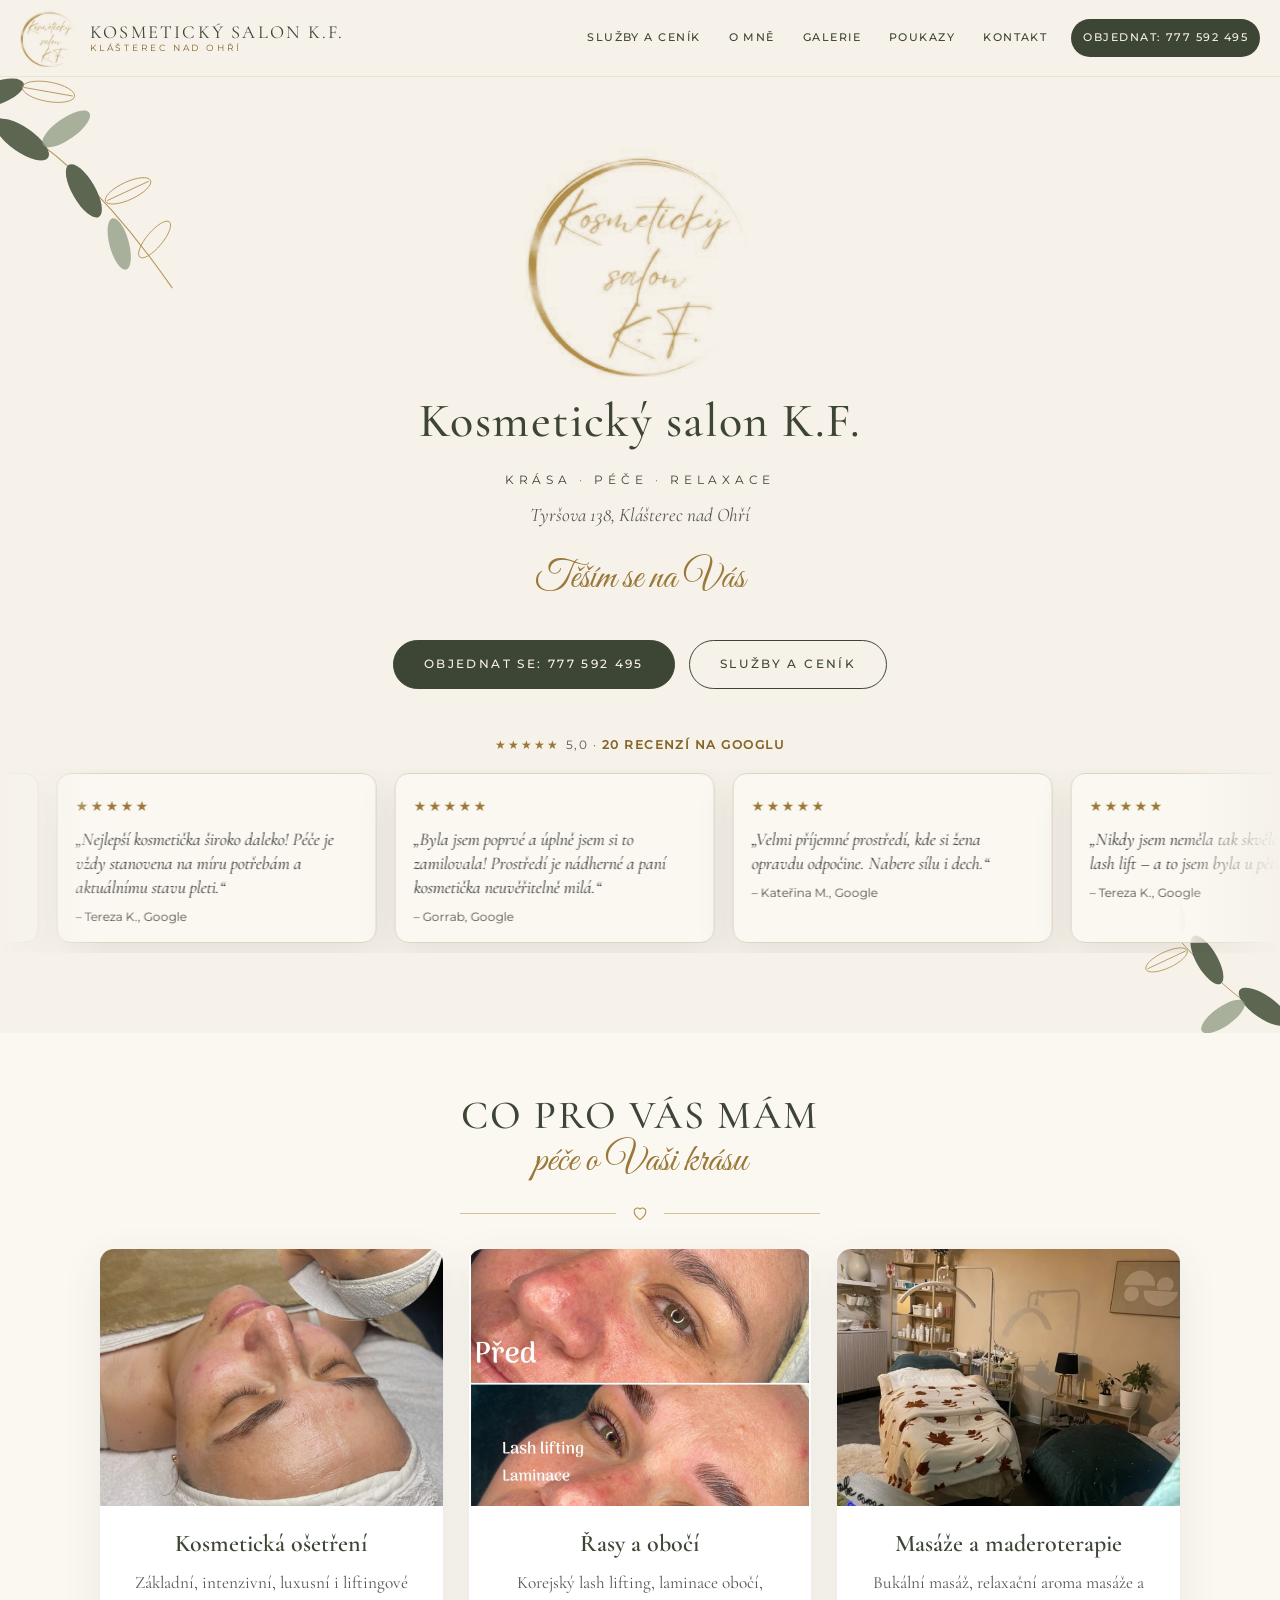
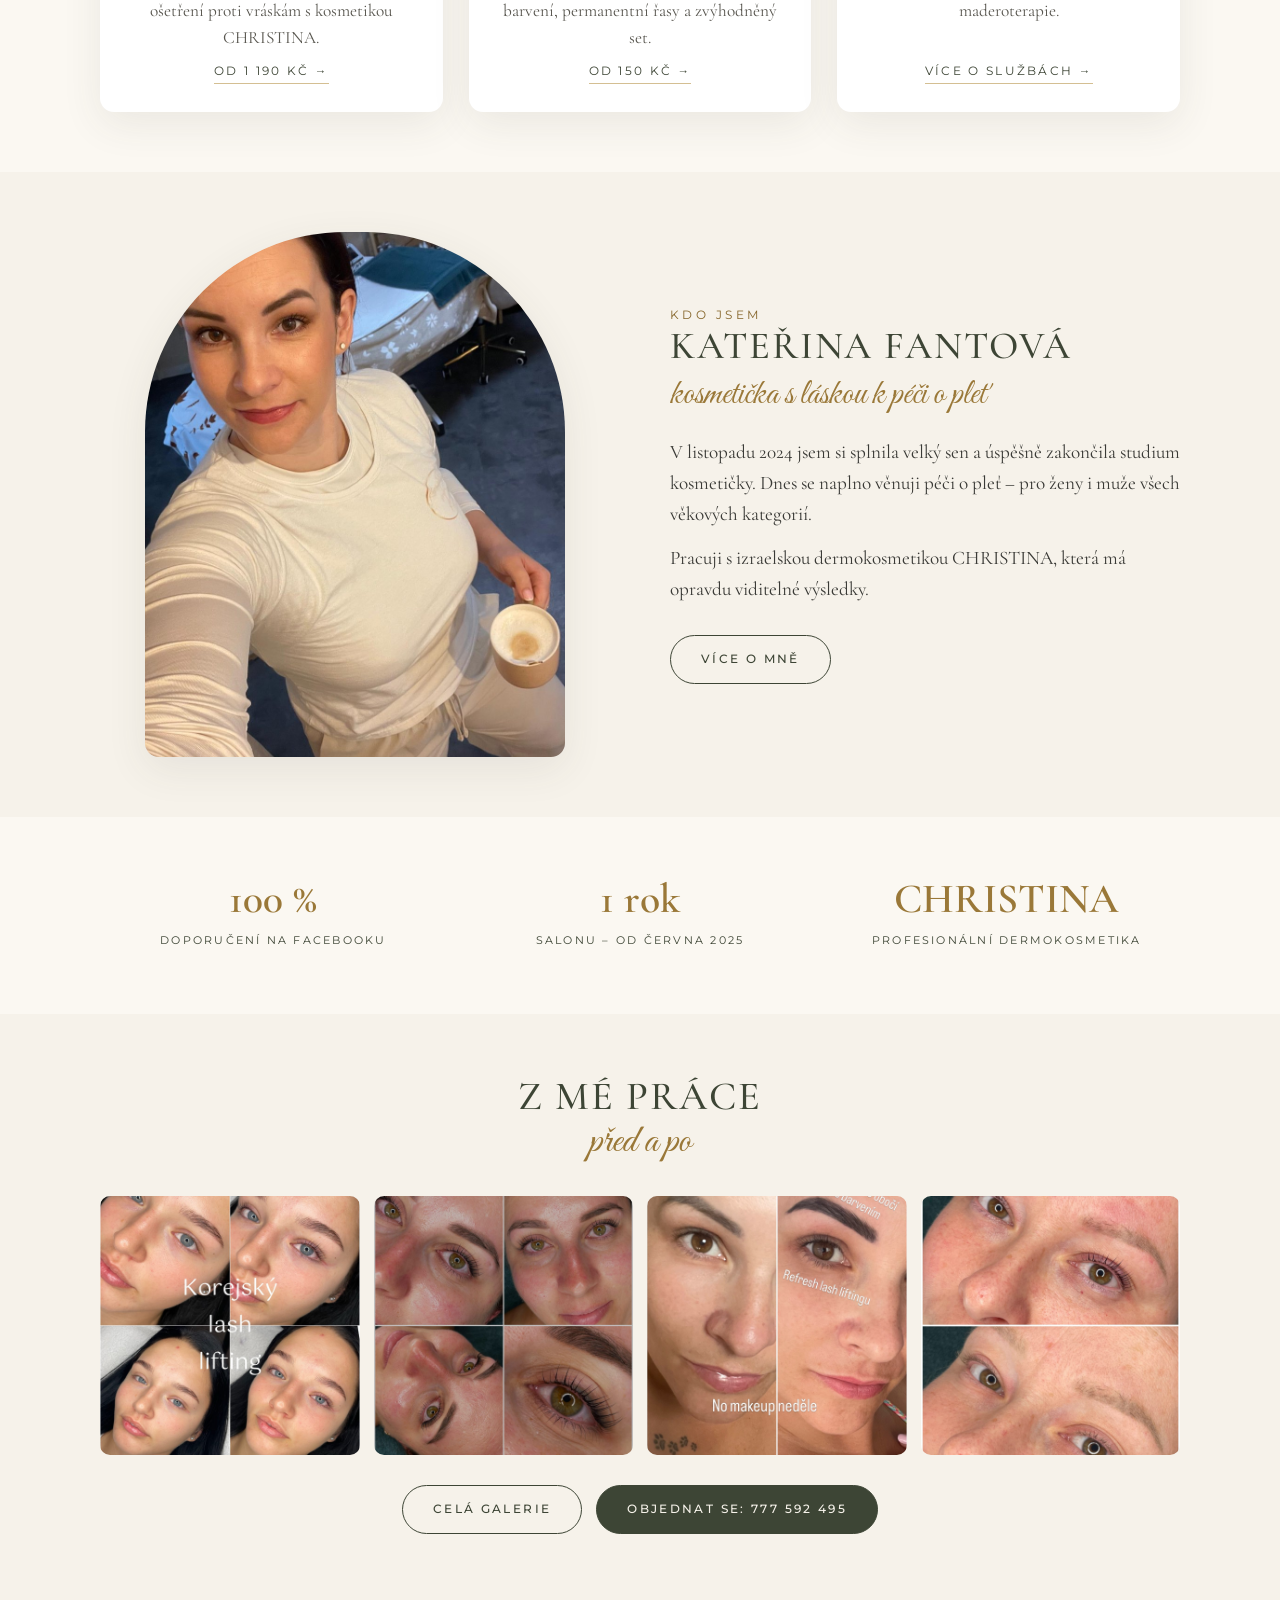
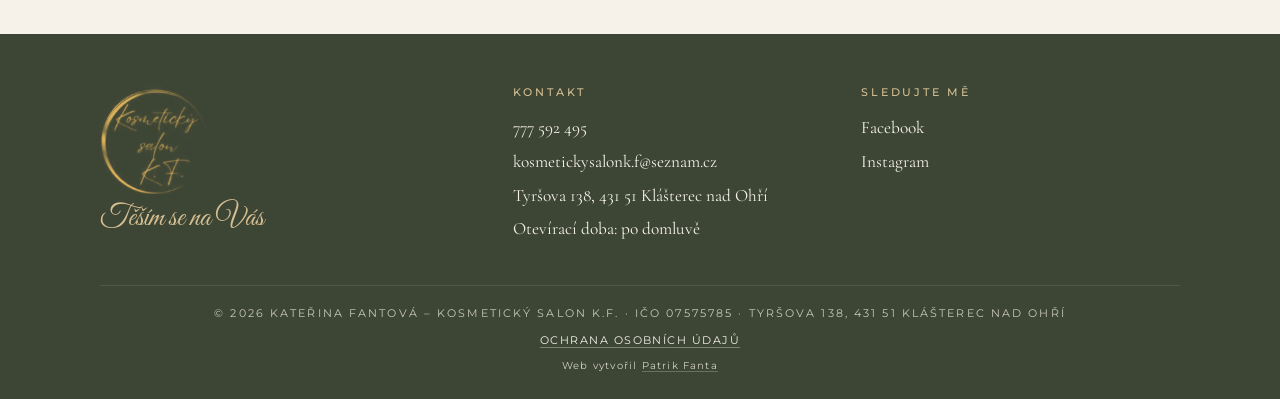
==== index.html @ 89a43208 "Skryt microneedling z webu (nové nařízení) – ceník, karta na úvodu, galerie a popisy; obsah ponechán" ====
<!DOCTYPE html>
<html lang="cs">
<head>
<meta charset="UTF-8">
<meta name="viewport" content="width=device-width, initial-scale=1">
<title>Kosmetický salon K.F. – Klášterec nad Ohří</title>
<meta name="description" content="Kosmetický salon K.F. v Klášterci nad Ohří – kosmetická ošetření pleti s kosmetikou CHRISTINA, lash lifting, laminace obočí, masáže. Tyršova 138, tel. 777 592 495.">
<link rel="canonical" href="https://salon-kf.cz/">
<meta property="og:type" content="website">
<meta property="og:locale" content="cs_CZ">
<meta property="og:site_name" content="Kosmetický salon K.F.">
<meta property="og:title" content="Kosmetický salon K.F. – Klášterec nad Ohří">
<meta property="og:description" content="Kosmetický salon K.F. v Klášterci nad Ohří – kosmetická ošetření pleti s kosmetikou CHRISTINA, lash lifting, laminace obočí, masáže. Tyršova 138, tel. 777 592 495.">
<meta property="og:url" content="https://salon-kf.cz/">
<meta property="og:image" content="https://salon-kf.cz/img/og-nahled.jpg">
<meta property="og:image:width" content="1200">
<meta property="og:image:height" content="630">
<meta property="og:image:alt" content="Kosmetický salon K.F. – Klášterec nad Ohří">
<meta name="twitter:card" content="summary_large_image">
<meta name="twitter:title" content="Kosmetický salon K.F. – Klášterec nad Ohří">
<meta name="twitter:description" content="Kosmetický salon K.F. v Klášterci nad Ohří – kosmetická ošetření pleti s kosmetikou CHRISTINA, lash lifting, laminace obočí, masáže. Tyršova 138, tel. 777 592 495.">
<meta name="twitter:image" content="https://salon-kf.cz/img/og-nahled.jpg">
<script type="application/ld+json">
{
  "@context": "https://schema.org",
  "@type": "BeautySalon",
  "@id": "https://salon-kf.cz/#salon",
  "name": "Kosmetický salon K.F.",
  "url": "https://salon-kf.cz/",
  "image": "https://salon-kf.cz/img/og-nahled.jpg",
  "logo": "https://salon-kf.cz/img/logo.png",
  "description": "Kosmetická ošetření pleti s kosmetikou CHRISTINA, lash lifting, laminace obočí a masáže v Klášterci nad Ohří.",
  "telephone": "+420777592495",
  "email": "kosmetickysalonk.f@seznam.cz",
  "address": {
    "@type": "PostalAddress",
    "streetAddress": "Tyršova 138",
    "postalCode": "431 51",
    "addressLocality": "Klášterec nad Ohří",
    "addressCountry": "CZ"
  },
  "hasMap": "https://maps.google.com/?q=Tyršova+138,+431+51+Klášterec+nad+Ohří",
  "founder": {
    "@type": "Person",
    "name": "Kateřina Fantová"
  },
  "sameAs": [
    "https://www.instagram.com/kosmeticky_salon_k.f/",
    "https://www.facebook.com/profile.php?id=61566486722853"
  ]
}
</script>
<link rel="icon" href="img/logo.png">
<link rel="stylesheet" href="css/fonts.css?v=20261017b">
<link rel="stylesheet" href="css/style.css?v=20261017b">
</head>
<body>

<header class="site-header">
  <div class="wrap">
    <a class="brand" href="index.html"><img src="img/logo.png" alt="Logo Kosmetický salon K.F."><span>Kosmetický salon K.F.<small>Klášterec nad Ohří</small></span></a>
    <button class="menu-toggle" aria-label="Otevřít menu" aria-expanded="false" aria-controls="menu"><span></span></button>
    <nav class="main-nav" id="menu">
      <ul>
        <li><a href="sluzby.html">Služby a ceník</a></li>
        <li><a href="o-mne.html">O mně</a></li>
        <li><a href="galerie.html">Galerie</a></li>
        <li><a href="poukazy.html">Poukazy</a></li>
        <li><a href="kontakt.html">Kontakt</a></li>
        <li><a href="tel:+420777592495" class="nav-cta">Objednat: 777 592 495</a></li>
      </ul>
    </nav>
  </div>
</header>

<main>
  <section class="hero">
    <img class="leaf leaf-l" src="img/branch.svg" alt="">
    <img class="leaf leaf-r" src="img/branch.svg" alt="">
    <div class="wrap">
      <img class="hero-logo" src="img/logo.png" alt="Kosmetický salon K.F.">
      <h1>Kosmetický salon K.F.</h1>
      <p class="tagline">Krása<b>·</b>Péče<b>·</b>Relaxace</p>
      <p class="place">Tyršova 138, Klášterec nad Ohří</p>
      <span class="script">Těším se na Vás</span>
      <div class="btn-row">
        <a class="btn" href="tel:+420777592495">Objednat se: 777 592 495</a>
        <a class="btn btn-ghost" href="sluzby.html">Služby a ceník</a>
      </div>
    </div>
    <div class="reviews-strip" aria-label="Recenze z Google">
      <p class="rs-head"><span class="rs-stars" aria-hidden="true">★★★★★</span>5,0 · <a href="https://maps.google.com/?cid=11588526602791974830" target="_blank" rel="noopener">20 recenzí na Googlu</a></p>
      <div class="rs-viewport">
        <div class="rs-track">
          <figure class="rs-card"><span class="rs-stars" aria-label="5 z 5 hvězd">★★★★★</span><blockquote>„Nejlepší kosmetička široko daleko! Péče je vždy stanovena na míru potřebám a aktuálnímu stavu pleti.“</blockquote><figcaption>– Tereza K., Google</figcaption></figure>
          <figure class="rs-card"><span class="rs-stars" aria-label="5 z 5 hvězd">★★★★★</span><blockquote>„Byla jsem poprvé a úplně jsem si to zamilovala! Prostředí je nádherné a paní kosmetička neuvěřitelně milá.“</blockquote><figcaption>– Gorrab, Google</figcaption></figure>
          <figure class="rs-card"><span class="rs-stars" aria-label="5 z 5 hvězd">★★★★★</span><blockquote>„Velmi příjemné prostředí, kde si žena opravdu odpočine. Nabere sílu i dech.“</blockquote><figcaption>– Kateřina M., Google</figcaption></figure>
          <figure class="rs-card"><span class="rs-stars" aria-label="5 z 5 hvězd">★★★★★</span><blockquote>„Nikdy jsem neměla tak skvěle provedený lash lift – a to jsem byla u pěti kosmetiček!“</blockquote><figcaption>– Tereza K., Google</figcaption></figure>
          <figure class="rs-card"><span class="rs-stars" aria-label="5 z 5 hvězd">★★★★★</span><blockquote>„Každý krok mi pečlivě popsala a poradila, jak se mám o svou pleť starat. Nejde ani popsat, jak super to bylo.“</blockquote><figcaption>– Gorrab, Google</figcaption></figure>
          <figure class="rs-card"><span class="rs-stars" aria-label="5 z 5 hvězd">★★★★★</span><blockquote>„Nádherný prostor, ještě čistší než u lékaře. Káťa je velmi milá a profesionální.“</blockquote><figcaption>– Tereza K., Google</figcaption></figure>
        </div>
      </div>
    </div>
  </section>

  <section class="band">
    <div class="wrap">
      <h2 class="section-title">Co pro Vás mám</h2>
      <span class="script">péče o Vaši krásu</span>
      <div class="divider"><svg viewBox="0 0 24 24"><path d="M12 20s-7-4.6-7-10a4 4 0 0 1 7-2.6A4 4 0 0 1 19 10c0 5.4-7 10-7 10z" fill="none" stroke="#b08d48" stroke-width="1.3"/></svg></div>
      <div class="cards">
        <a class="card" href="sluzby.html#osetreni">
          <img src="img/prace/2026-07-13-osetreni-pleti.jpg" alt="Kosmetické ošetření pleti" loading="lazy">
          <div class="card-body">
            <h3>Kosmetická ošetření</h3>
            <p>Základní, intenzivní, luxusní i liftingové ošetření proti vráskám s kosmetikou CHRISTINA.</p>
            <span class="link-arrow">Od 1 190 Kč →</span>
          </div>
        </a>
        <a class="card" href="sluzby.html#rasy-oboci">
          <img src="img/prace/2026-07-10-lash-lifting-laminace.jpg" alt="Lash lifting a laminace – před a po" loading="lazy">
          <div class="card-body">
            <h3>Řasy a obočí</h3>
            <p>Korejský lash lifting, laminace obočí, barvení, permanentní řasy a zvýhodněný set.</p>
            <span class="link-arrow">Od 150 Kč →</span>
          </div>
        </a>
        <a class="card" href="sluzby.html#masaze">
          <img src="img/salon-luzko.jpg" alt="Kosmetické lůžko v salonu" loading="lazy">
          <div class="card-body">
            <h3>Masáže a maderoterapie</h3>
            <p>Bukální masáž, relaxační aroma masáže a maderoterapie.</p>
            <span class="link-arrow">Více o službách →</span>
          </div>
        </a>
      </div>
    </div>
  </section>

  <section>
    <div class="wrap split">
      <img class="round" src="img/katerina-portret.jpg" alt="Kateřina Fantová, kosmetička" loading="lazy">
      <div>
        <p class="kicker">Kdo jsem</p>
        <h2>Kateřina Fantová</h2>
        <span class="script">kosmetička s láskou k péči o pleť</span>
        <p>V listopadu 2024 jsem si splnila velký sen a úspěšně zakončila studium kosmetičky. Dnes se naplno věnuji péči o pleť – pro ženy i muže všech věkových kategorií.</p>
        <p>Pracuji s izraelskou dermokosmetikou CHRISTINA, která má opravdu viditelné výsledky.</p>
        <div class="btn-row" style="justify-content:flex-start">
          <a class="btn btn-ghost" href="o-mne.html">Více o mně</a>
        </div>
      </div>
    </div>
  </section>

  <section class="band">
    <div class="wrap">
      <div class="stats">
        <div class="stat"><b>100 %</b><span>doporučení na Facebooku</span></div>
        <div class="stat"><b>1 rok</b><span>salonu – od června 2025</span></div>
        <div class="stat"><b>CHRISTINA</b><span>profesionální dermokosmetika</span></div>
      </div>
    </div>
  </section>

  <section>
    <div class="wrap" style="text-align:center">
      <h2 class="section-title">Z mé práce</h2>
      <span class="script">před a po</span>
      <div class="strip">
        <img src="img/prace/2026-09-15-korejsky-lash-lifting.jpg" alt="Korejský lash lifting" loading="lazy">
        <img src="img/prace/2026-08-31-rasy-oboci.jpg" alt="Řasy a obočí" loading="lazy">
        <img src="img/prace/2026-08-16-laminace-lash-lifting.jpg" alt="Laminace obočí a lash lifting – před a po" loading="lazy">
        <img src="img/prace/2026-07-29-lash-lifting.jpg" alt="Lash lifting – před a po" loading="lazy">
      </div>
      <div class="btn-row">
        <a class="btn btn-ghost" href="galerie.html">Celá galerie</a>
        <a class="btn" href="tel:+420777592495">Objednat se: 777 592 495</a>
      </div>
    </div>
  </section>
</main>

<footer class="site-footer">
  <div class="wrap">
    <div class="foot-grid">
      <div><img src="img/logo.png" alt=""><p class="script">Těším se na Vás</p></div>
      <div>
        <h4>Kontakt</h4>
        <ul>
          <li><a href="tel:+420777592495">777 592 495</a></li>
          <li><a href="mailto:kosmetickysalonk.f@seznam.cz">kosmetickysalonk.f@seznam.cz</a></li>
          <li>Tyršova 138, 431 51 Klášterec nad Ohří</li>
          <li>Otevírací doba: po domluvě</li>
        </ul>
      </div>
      <div>
        <h4>Sledujte mě</h4>
        <ul>
          <li><a href="https://www.facebook.com/profile.php?id=61566486722853" target="_blank" rel="noopener">Facebook</a></li>
          <li><a href="https://www.instagram.com/kosmeticky_salon_k.f/" target="_blank" rel="noopener">Instagram</a></li>
        </ul>
      </div>
    </div>
    <p class="copy">© <span data-year>2026</span> Kateřina Fantová – Kosmetický salon K.F. · IČO 07575785 · Tyršova 138, 431 51 Klášterec nad Ohří</p>
    <p class="legal-links"><a href="ochrana-osobnich-udaju.html">Ochrana osobních údajů</a></p>
    <p class="credit">Web vytvořil <a href="https://patrikfanta.cz/" target="_blank" rel="noopener">Patrik Fanta</a></p>
  </div>
</footer>

<script src="js/main.js?v=20261017b"></script>
<script data-goatcounter="https://salon-kf.goatcounter.com/count" async src="https://gc.zgo.at/count.js"></script>
</body>
</html>
---- css/fonts.css ----
/* Písma uložená přímo na webu (dříve Google Fonts) – latin + latin-ext */
/* latin-ext */
@font-face {
  font-family: 'Cormorant Garamond';
  font-style: italic;
  font-weight: 400;
  font-display: swap;
  src: url(../fonts/CormorantGaramond-italic-latin-ext-0.woff2) format('woff2');
  unicode-range: U+0100-02BA, U+02BD-02C5, U+02C7-02CC, U+02CE-02D7, U+02DD-02FF, U+0304, U+0308, U+0329, U+1D00-1DBF, U+1E00-1E9F, U+1EF2-1EFF, U+2020, U+20A0-20AB, U+20AD-20C0, U+2113, U+2C60-2C7F, U+A720-A7FF;
}
/* latin */
@font-face {
  font-family: 'Cormorant Garamond';
  font-style: italic;
  font-weight: 400;
  font-display: swap;
  src: url(../fonts/CormorantGaramond-italic-latin-1.woff2) format('woff2');
  unicode-range: U+0000-00FF, U+0131, U+0152-0153, U+02BB-02BC, U+02C6, U+02DA, U+02DC, U+0304, U+0308, U+0329, U+2000-206F, U+20AC, U+2122, U+2191, U+2193, U+2212, U+2215, U+FEFF, U+FFFD;
}
/* latin-ext */
@font-face {
  font-family: 'Cormorant Garamond';
  font-style: normal;
  font-weight: 400;
  font-display: swap;
  src: url(../fonts/CormorantGaramond-normal-latin-ext-2.woff2) format('woff2');
  unicode-range: U+0100-02BA, U+02BD-02C5, U+02C7-02CC, U+02CE-02D7, U+02DD-02FF, U+0304, U+0308, U+0329, U+1D00-1DBF, U+1E00-1E9F, U+1EF2-1EFF, U+2020, U+20A0-20AB, U+20AD-20C0, U+2113, U+2C60-2C7F, U+A720-A7FF;
}
/* latin */
@font-face {
  font-family: 'Cormorant Garamond';
  font-style: normal;
  font-weight: 400;
  font-display: swap;
  src: url(../fonts/CormorantGaramond-normal-latin-3.woff2) format('woff2');
  unicode-range: U+0000-00FF, U+0131, U+0152-0153, U+02BB-02BC, U+02C6, U+02DA, U+02DC, U+0304, U+0308, U+0329, U+2000-206F, U+20AC, U+2122, U+2191, U+2193, U+2212, U+2215, U+FEFF, U+FFFD;
}
/* latin-ext */
@font-face {
  font-family: 'Cormorant Garamond';
  font-style: normal;
  font-weight: 500;
  font-display: swap;
  src: url(../fonts/CormorantGaramond-normal-latin-ext-2.woff2) format('woff2');
  unicode-range: U+0100-02BA, U+02BD-02C5, U+02C7-02CC, U+02CE-02D7, U+02DD-02FF, U+0304, U+0308, U+0329, U+1D00-1DBF, U+1E00-1E9F, U+1EF2-1EFF, U+2020, U+20A0-20AB, U+20AD-20C0, U+2113, U+2C60-2C7F, U+A720-A7FF;
}
/* latin */
@font-face {
  font-family: 'Cormorant Garamond';
  font-style: normal;
  font-weight: 500;
  font-display: swap;
  src: url(../fonts/CormorantGaramond-normal-latin-3.woff2) format('woff2');
  unicode-range: U+0000-00FF, U+0131, U+0152-0153, U+02BB-02BC, U+02C6, U+02DA, U+02DC, U+0304, U+0308, U+0329, U+2000-206F, U+20AC, U+2122, U+2191, U+2193, U+2212, U+2215, U+FEFF, U+FFFD;
}
/* latin-ext */
@font-face {
  font-family: 'Cormorant Garamond';
  font-style: normal;
  font-weight: 600;
  font-display: swap;
  src: url(../fonts/CormorantGaramond-normal-latin-ext-2.woff2) format('woff2');
  unicode-range: U+0100-02BA, U+02BD-02C5, U+02C7-02CC, U+02CE-02D7, U+02DD-02FF, U+0304, U+0308, U+0329, U+1D00-1DBF, U+1E00-1E9F, U+1EF2-1EFF, U+2020, U+20A0-20AB, U+20AD-20C0, U+2113, U+2C60-2C7F, U+A720-A7FF;
}
/* latin */
@font-face {
  font-family: 'Cormorant Garamond';
  font-style: normal;
  font-weight: 600;
  font-display: swap;
  src: url(../fonts/CormorantGaramond-normal-latin-3.woff2) format('woff2');
  unicode-range: U+0000-00FF, U+0131, U+0152-0153, U+02BB-02BC, U+02C6, U+02DA, U+02DC, U+0304, U+0308, U+0329, U+2000-206F, U+20AC, U+2122, U+2191, U+2193, U+2212, U+2215, U+FEFF, U+FFFD;
}
/* latin-ext */
@font-face {
  font-family: 'Great Vibes';
  font-style: normal;
  font-weight: 400;
  font-display: swap;
  src: url(../fonts/GreatVibes-normal-latin-ext-4.woff2) format('woff2');
  unicode-range: U+0100-02BA, U+02BD-02C5, U+02C7-02CC, U+02CE-02D7, U+02DD-02FF, U+0304, U+0308, U+0329, U+1D00-1DBF, U+1E00-1E9F, U+1EF2-1EFF, U+2020, U+20A0-20AB, U+20AD-20C0, U+2113, U+2C60-2C7F, U+A720-A7FF;
}
/* latin */
@font-face {
  font-family: 'Great Vibes';
  font-style: normal;
  font-weight: 400;
  font-display: swap;
  src: url(../fonts/GreatVibes-normal-latin-5.woff2) format('woff2');
  unicode-range: U+0000-00FF, U+0131, U+0152-0153, U+02BB-02BC, U+02C6, U+02DA, U+02DC, U+0304, U+0308, U+0329, U+2000-206F, U+20AC, U+2122, U+2191, U+2193, U+2212, U+2215, U+FEFF, U+FFFD;
}
/* latin-ext */
@font-face {
  font-family: 'Montserrat';
  font-style: normal;
  font-weight: 400;
  font-display: swap;
  src: url(../fonts/Montserrat-normal-latin-ext-6.woff2) format('woff2');
  unicode-range: U+0100-02BA, U+02BD-02C5, U+02C7-02CC, U+02CE-02D7, U+02DD-02FF, U+0304, U+0308, U+0329, U+1D00-1DBF, U+1E00-1E9F, U+1EF2-1EFF, U+2020, U+20A0-20AB, U+20AD-20C0, U+2113, U+2C60-2C7F, U+A720-A7FF;
}
/* latin */
@font-face {
  font-family: 'Montserrat';
  font-style: normal;
  font-weight: 400;
  font-display: swap;
  src: url(../fonts/Montserrat-normal-latin-7.woff2) format('woff2');
  unicode-range: U+0000-00FF, U+0131, U+0152-0153, U+02BB-02BC, U+02C6, U+02DA, U+02DC, U+0304, U+0308, U+0329, U+2000-206F, U+20AC, U+2122, U+2191, U+2193, U+2212, U+2215, U+FEFF, U+FFFD;
}
/* latin-ext */
@font-face {
  font-family: 'Montserrat';
  font-style: normal;
  font-weight: 500;
  font-display: swap;
  src: url(../fonts/Montserrat-normal-latin-ext-6.woff2) format('woff2');
  unicode-range: U+0100-02BA, U+02BD-02C5, U+02C7-02CC, U+02CE-02D7, U+02DD-02FF, U+0304, U+0308, U+0329, U+1D00-1DBF, U+1E00-1E9F, U+1EF2-1EFF, U+2020, U+20A0-20AB, U+20AD-20C0, U+2113, U+2C60-2C7F, U+A720-A7FF;
}
/* latin */
@font-face {
  font-family: 'Montserrat';
  font-style: normal;
  font-weight: 500;
  font-display: swap;
  src: url(../fonts/Montserrat-normal-latin-7.woff2) format('woff2');
  unicode-range: U+0000-00FF, U+0131, U+0152-0153, U+02BB-02BC, U+02C6, U+02DA, U+02DC, U+0304, U+0308, U+0329, U+2000-206F, U+20AC, U+2122, U+2191, U+2193, U+2212, U+2215, U+FEFF, U+FFFD;
}
---- css/style.css ----
/* ==========================================================
   Kosmetický salon K.F. – společné styly
   Barvy a písma převzaté z letáků salonu
   ========================================================== */
:root {
  --cream: #f6f2ea;
  --cream-light: #fbf8f2;
  --beige: #ebe4d6;
  --brush: #ddd5c4;
  --olive: #3d4535;
  --olive-2: #4d5741;
  --sage: #7d8b6f;
  --gold: #9a7838;
  --gold-text: #85652a;
  --gold-light: #d4bf92;
  --text: #3a3a36;
  --muted: #58564f;
  --white: #fff;
  --serif: 'Cormorant Garamond', Georgia, serif;
  --sans: 'Montserrat', Arial, sans-serif;
  --script: 'Great Vibes', cursive;
  --radius: 14px;
  --shadow: 0 12px 40px rgba(61, 69, 53, .09);
}

* { box-sizing: border-box; margin: 0; padding: 0; }
html { scroll-behavior: smooth; -webkit-text-size-adjust: 100%; }
body {
  background: var(--cream);
  color: var(--text);
  font-family: var(--serif);
  font-size: 1.2rem;
  line-height: 1.6;
  overflow-x: hidden;
  min-height: 100vh;
  display: flex;
  flex-direction: column;
}
main { flex: 1; }
img { max-width: 100%; display: block; }
a { color: inherit; }
.wrap { max-width: 1120px; margin: 0 auto; padding: 0 20px; }
.narrow { max-width: 760px; }

/* ---------- hlavička a menu ---------- */
.site-header {
  position: sticky; top: 0; z-index: 50;
  background: rgba(246, 242, 234, .95);
  backdrop-filter: blur(8px);
  border-bottom: 1px solid var(--beige);
}
.site-header .wrap { max-width: 1320px; display: flex; align-items: center; justify-content: space-between; height: 76px; gap: 20px; }
.brand { display: flex; align-items: center; gap: 12px; text-decoration: none; }
.brand img { width: 58px; height: 58px; }
.brand span { font-family: var(--serif); font-size: 1.15rem; letter-spacing: .12em; text-transform: uppercase; color: var(--olive); line-height: 1.15; }
.brand small { display: block; font-family: var(--sans); font-size: .58rem; letter-spacing: .3em; color: var(--gold-text); }

.main-nav ul { display: flex; align-items: center; gap: 4px; list-style: none; }
.main-nav a {
  display: block; padding: 10px 12px; border-radius: 30px;
  font-family: var(--sans); font-size: .7rem; font-weight: 500; letter-spacing: .13em; text-transform: uppercase;
  text-decoration: none; color: var(--olive); transition: background .2s, color .2s;
}
.main-nav a:hover { color: var(--gold-text); }
.main-nav a.active { background: var(--beige); color: var(--olive); }
.main-nav a.nav-cta { background: var(--olive); color: var(--cream); margin-left: 8px; }
.main-nav a.nav-cta:hover, .main-nav a.nav-cta.active { background: var(--gold); color: var(--white); }

.menu-toggle {
  display: none; background: none; border: 0; cursor: pointer; width: 46px; height: 46px;
  border-radius: 50%; align-items: center; justify-content: center;
}
.menu-toggle span, .menu-toggle span::before, .menu-toggle span::after {
  display: block; width: 24px; height: 2px; background: var(--olive); position: relative; transition: transform .25s, background .25s;
}
.menu-toggle span::before, .menu-toggle span::after { content: ""; position: absolute; left: 0; }
.menu-toggle span::before { top: -7px; }
.menu-toggle span::after { top: 7px; }
.menu-open .menu-toggle span { background: transparent; }
.menu-open .menu-toggle span::before { transform: translateY(7px) rotate(45deg); }
.menu-open .menu-toggle span::after { transform: translateY(-7px) rotate(-45deg); }

/* ---------- úvod stránky ---------- */
.page-head { position: relative; text-align: center; padding: 64px 0 50px; overflow: hidden; }
.page-head h1 {
  font-family: var(--serif); font-weight: 500; text-transform: uppercase; letter-spacing: .05em;
  font-size: clamp(2.3rem, 6vw, 3.8rem); line-height: 1.05; color: var(--olive);
}
.script { font-family: var(--script); color: var(--gold); font-weight: 400; }
.page-head .script { font-size: clamp(2.2rem, 5vw, 3.2rem); line-height: 1.1; margin-top: -4px; }
.page-head .lead { margin-top: 18px; }
.leaf { position: absolute; pointer-events: none; opacity: .9; }
.leaf-l { top: -10px; left: -40px; width: 230px; }
.leaf-r { bottom: -40px; right: -40px; width: 210px; transform: rotate(180deg); }

.divider { display: flex; align-items: center; justify-content: center; gap: 14px; margin: 18px auto 26px; max-width: 360px; }
.divider::before, .divider::after { content: ""; flex: 1; height: 1px; background: var(--gold-light); }
.divider svg { width: 20px; height: 20px; flex: none; }

.lead {
  font-family: var(--sans); font-size: .8rem; letter-spacing: .18em; text-transform: uppercase;
  color: var(--olive); max-width: 640px; margin: 0 auto; line-height: 2;
}
.kicker { font-family: var(--sans); font-size: .72rem; letter-spacing: .3em; text-transform: uppercase; color: var(--gold-text); }

section { padding: 60px 0; }
.band { background: var(--cream-light); }
.section-title {
  font-family: var(--serif); font-weight: 500; text-transform: uppercase; letter-spacing: .05em;
  font-size: clamp(1.8rem, 4vw, 2.5rem); color: var(--olive); text-align: center; line-height: 1.1;
}
.section-title + .script { display: block; text-align: center; font-size: clamp(1.9rem, 4vw, 2.5rem); line-height: 1.2; }

/* ---------- tlačítka ---------- */
.btn {
  display: inline-flex; align-items: center; justify-content: center; gap: 10px;
  padding: 14px 30px; border-radius: 40px; border: 1px solid var(--olive);
  font-family: var(--sans); font-size: .74rem; font-weight: 500; letter-spacing: .2em; text-transform: uppercase;
  text-decoration: none; cursor: pointer; transition: background .2s, color .2s, border-color .2s;
  background: var(--olive); color: var(--cream);
}
.btn:hover { background: var(--gold-text); border-color: var(--gold-text); color: var(--white); }
.btn-ghost { background: transparent; color: var(--olive); }
.btn-ghost:hover { background: var(--olive); border-color: var(--olive); color: var(--cream); }
.btn-row { display: flex; flex-wrap: wrap; gap: 14px; justify-content: center; margin-top: 30px; }
.link-arrow {
  font-family: var(--sans); font-size: .72rem; letter-spacing: .2em; text-transform: uppercase;
  color: var(--olive); text-decoration: none; border-bottom: 1px solid var(--gold-light); padding-bottom: 3px;
}
.link-arrow:hover { color: var(--gold-text); }

/* ---------- úvodní stránka ---------- */
.hero { position: relative; overflow: hidden; padding: 70px 0 80px; text-align: center; }
.hero-logo { width: 230px; margin: 0 auto 6px; }
.hero h1 { font-family: var(--serif); font-weight: 500; font-size: clamp(2.2rem, 5vw, 3rem); color: var(--olive); letter-spacing: .03em; }
.tagline { font-family: var(--sans); font-size: .78rem; letter-spacing: .38em; text-transform: uppercase; color: var(--olive); margin-top: 10px; }
.tagline b { color: var(--gold); font-weight: 400; margin: 0 .6em; }
.hero .place { font-style: italic; color: var(--muted); margin-top: 10px; }
.hero .script { font-size: 2.4rem; display: block; margin-top: 18px; }

.cards { display: grid; grid-template-columns: repeat(3, 1fr); gap: 26px; }
.card {
  background: var(--white); border-radius: var(--radius); overflow: hidden; box-shadow: var(--shadow);
  display: flex; flex-direction: column; text-decoration: none; transition: transform .25s;
}
a.card:hover { transform: translateY(-4px); }
.card img { width: 100%; aspect-ratio: 4 / 3; object-fit: cover; }
.card-body { padding: 24px 24px 28px; text-align: center; flex: 1; display: flex; flex-direction: column; align-items: center; gap: 10px; }
.card h3 { font-family: var(--serif); font-weight: 600; font-size: 1.5rem; color: var(--olive); line-height: 1.2; }
.card p { font-size: 1.08rem; color: var(--muted); flex: 1; }

.split { display: grid; grid-template-columns: 1fr 1fr; gap: 60px; align-items: center; }
.split img.round { width: 100%; max-width: 420px; aspect-ratio: 4 / 5; object-fit: cover; border-radius: 200px 200px var(--radius) var(--radius); box-shadow: var(--shadow); margin: 0 auto; }
.split h2 { font-family: var(--serif); font-weight: 500; font-size: clamp(1.8rem, 4vw, 2.4rem); text-transform: uppercase; letter-spacing: .05em; color: var(--olive); line-height: 1.1; }
.split .script { font-size: 2.2rem; display: block; margin-bottom: 14px; }
.split p + p { margin-top: 14px; }

.stats { display: grid; grid-template-columns: repeat(3, 1fr); gap: 20px; text-align: center; }
.stat b { display: block; font-family: var(--serif); font-size: 2.6rem; font-weight: 600; color: var(--gold); line-height: 1.1; }
.stat span { font-family: var(--sans); font-size: .7rem; letter-spacing: .2em; text-transform: uppercase; color: var(--olive); }

.strip { display: grid; grid-template-columns: repeat(4, 1fr); gap: 14px; margin-top: 30px; }
.strip img { width: 100%; aspect-ratio: 1; object-fit: cover; border-radius: 10px; }

/* ---------- záložky (přepínače) ---------- */
.tabs { display: flex; flex-wrap: wrap; justify-content: center; gap: 10px; margin: 0 auto 40px; }
.tab {
  font-family: var(--sans); font-size: .72rem; font-weight: 500; letter-spacing: .15em; text-transform: uppercase;
  padding: 12px 20px; border-radius: 30px; border: 1px solid var(--gold-light); background: transparent; color: var(--olive);
  cursor: pointer; transition: all .2s;
}
.tab:hover { border-color: var(--gold); color: var(--gold-text); }
.tab.active { background: var(--olive); border-color: var(--olive); color: var(--cream); }
.panel { display: none; animation: fade .35s ease; }
.panel.active { display: block; }
@keyframes fade { from { opacity: 0; transform: translateY(6px); } to { opacity: 1; transform: none; } }

/* ---------- služby a ceník ---------- */
.services { display: grid; grid-template-columns: repeat(2, 1fr); gap: 26px; }
.service {
  background: var(--white); border-radius: var(--radius); padding: 34px 30px; box-shadow: var(--shadow);
  display: flex; flex-direction: column;
}
.service h3 { font-family: var(--serif); font-weight: 600; font-size: 1.6rem; line-height: 1.2; color: var(--olive); text-transform: uppercase; letter-spacing: .02em; }
.service .sub { font-style: italic; color: var(--muted); }
.price-tag {
  display: flex; align-items: baseline; justify-content: space-between; gap: 12px;
  margin: 16px 0 18px; padding: 10px 0; border-top: 1px solid var(--gold-light); border-bottom: 1px solid var(--gold-light);
}
.price-tag span { font-family: var(--sans); font-size: .7rem; letter-spacing: .22em; text-transform: uppercase; color: var(--olive); }
.price-tag b { font-family: var(--serif); font-size: 2rem; font-weight: 600; color: var(--gold-text); }
.service .look { font-family: var(--script); font-size: 1.7rem; color: var(--gold); line-height: 1.2; margin-bottom: 6px; }
.hearts { list-style: none; font-size: 1.06rem; line-height: 1.45; flex: 1; }
.hearts li { position: relative; padding-left: 20px; margin-bottom: 7px; }
.hearts li::before { content: "♡"; position: absolute; left: 0; top: 1px; font-size: .78rem; color: var(--gold); }
.service .btn { margin-top: 22px; align-self: flex-start; padding: 12px 24px; }

.price-box {
  background: var(--white); border-radius: var(--radius); padding: 34px 34px 26px; box-shadow: var(--shadow);
  max-width: 760px; margin: 0 auto;
}
.price-box + .price-box { margin-top: 26px; }
.price-box h3 {
  font-family: var(--serif); font-weight: 600; font-size: 1.6rem; text-transform: uppercase; color: var(--gold-text);
  border-bottom: 1px solid var(--gold-light); padding-bottom: 6px; margin-bottom: 14px; letter-spacing: .02em;
}
.price-box h3 small { font-size: 1rem; color: var(--gold-text); }
.row { display: grid; grid-template-columns: 1fr auto 7em; gap: 14px; align-items: baseline; padding: 7px 0; border-bottom: 1px dashed var(--beige); }
.row:last-of-type { border-bottom: 0; }
.row i { font-style: normal; font-family: var(--sans); font-size: .74rem; color: var(--muted); }
.row b { text-align: right; font-weight: 600; font-size: 1.3rem; color: var(--gold-text); }
.note { font-style: italic; color: var(--muted); font-size: 1.02rem; margin: 6px 0 10px; line-height: 1.5; }
.price-box .btn { margin-top: 18px; }
.valid { text-align: center; margin-top: 34px; }
.order-box { max-width: 760px; margin: 40px auto 0; text-align: center; background: var(--beige); border-radius: var(--radius); padding: 28px 24px; }
.order-box .script { display: block; font-size: 2.2rem; line-height: 1.2; }
.order-box a { color: var(--olive); }

/* ---------- galerie ---------- */
.gallery { display: grid; grid-template-columns: repeat(4, 1fr); gap: 14px; }
.gallery button {
  border: 0; padding: 0; background: none; cursor: zoom-in; border-radius: 10px; overflow: hidden;
  aspect-ratio: 4 / 5; box-shadow: var(--shadow);
}
.gallery img { width: 100%; height: 100%; object-fit: cover; transition: transform .4s; }
.gallery button:hover img { transform: scale(1.04); }
.gallery button[hidden] { display: none; }

.lightbox {
  position: fixed; inset: 0; z-index: 100; background: rgba(30, 33, 26, .92);
  display: none; align-items: center; justify-content: center; padding: 60px 70px;
}
.lightbox.open { display: flex; }
.lightbox img { max-width: 100%; max-height: 100%; object-fit: contain; border-radius: 6px; }
.lb-btn {
  position: absolute; background: rgba(246, 242, 234, .12); border: 0; color: var(--cream); cursor: pointer;
  width: 50px; height: 50px; border-radius: 50%; font-size: 1.6rem; line-height: 1; display: flex; align-items: center; justify-content: center;
}
.lb-btn:hover { background: var(--gold); }
.lb-close { top: 16px; right: 16px; }
.lb-prev { left: 14px; top: 50%; transform: translateY(-50%); }
.lb-next { right: 14px; top: 50%; transform: translateY(-50%); }

/* ---------- o mně ---------- */
.prose p + p { margin-top: 16px; }
.quote { font-family: var(--script); font-size: 2.2rem; color: var(--gold); text-align: center; line-height: 1.3; margin-top: 30px; }
.salon-main { width: 100%; aspect-ratio: 16 / 10; object-fit: cover; object-position: 50% 55%; border-radius: var(--radius); margin-bottom: 16px; }
.photos-2 { display: grid; grid-template-columns: 2fr 1fr; gap: 16px; }
.photos-2 img { width: 100%; height: 380px; object-fit: cover; border-radius: var(--radius); }
.brand-box { display: grid; grid-template-columns: 1.4fr 1fr; gap: 40px; align-items: center; background: var(--white); border-radius: var(--radius); padding: 44px; box-shadow: var(--shadow); }
.brand-box img { border-radius: var(--radius); width: 100%; aspect-ratio: 1; object-fit: cover; }
.brand-box h2 { font-family: var(--serif); font-weight: 500; font-size: 1.9rem; text-transform: uppercase; letter-spacing: .08em; color: var(--olive); line-height: 1.15; margin-bottom: 14px; }

/* ---------- poukazy ---------- */
.voucher {
  max-width: 640px; margin: 0 auto; text-align: center; background: var(--white);
  border-radius: 22px; padding: 54px 34px 44px; box-shadow: var(--shadow); font-size: 1.3rem;
}
.icon-circle {
  width: 88px; height: 88px; border-radius: 50%; background: var(--olive);
  display: flex; align-items: center; justify-content: center; margin: 0 auto 22px;
}
.icon-circle svg { width: 46px; height: 46px; }
.hl { font-family: var(--sans); font-weight: 500; font-size: 1.12rem; letter-spacing: .06em; text-transform: uppercase; color: var(--gold-text); margin-top: 6px; }
.up { font-family: var(--sans); font-size: 1.02rem; letter-spacing: .06em; text-transform: uppercase; color: var(--olive); }
.voucher strong { color: var(--olive); }
.thanks { background: var(--beige); border-radius: var(--radius); padding: 22px; margin-top: 28px; }
.thanks .script { font-size: 2.4rem; color: var(--olive); display: block; line-height: 1.2; }

/* ---------- kontakt ---------- */
.contact-grid { display: grid; grid-template-columns: 1fr 1fr; gap: 40px; align-items: stretch; }
.contact-card { background: var(--white); border-radius: var(--radius); padding: 36px; box-shadow: var(--shadow); }
.c-item { display: flex; align-items: center; gap: 18px; padding: 14px 0; border-bottom: 1px solid var(--beige); }
.c-item:last-child { border-bottom: 0; }
.c-icon { flex: none; width: 50px; height: 50px; border-radius: 50%; background: var(--olive); display: flex; align-items: center; justify-content: center; }
.c-icon svg { width: 22px; height: 22px; }
.c-item small { display: block; font-family: var(--sans); font-size: .64rem; letter-spacing: .22em; text-transform: uppercase; color: var(--gold-text); }
.c-item a, .c-item span { font-size: 1.3rem; color: var(--olive); text-decoration: none; word-break: break-word; }
.c-item a:hover { color: var(--gold-text); }
.map { border-radius: var(--radius); overflow: hidden; box-shadow: var(--shadow); min-height: 380px; background: var(--beige); }
.map-load { width: 100%; height: 100%; min-height: 380px; border: 0; cursor: pointer; display: flex; flex-direction: column; align-items: center; justify-content: center; gap: 8px; color: var(--olive); font-family: var(--serif); font-size: 1.1rem;
  background: linear-gradient(rgba(246,242,234,.74), rgba(246,242,234,.74)), url("../img/salon-hlavni.jpg") 50% 75% / cover; }
.map-load-btn { font-family: var(--sans); font-size: .78rem; letter-spacing: .22em; text-transform: uppercase; border: 1px solid var(--olive); border-radius: 40px; padding: 14px 28px; transition: background .2s, color .2s; }
.map-load:hover .map-load-btn, .map-load:focus-visible .map-load-btn { background: var(--olive); color: var(--cream); }
.map-note { font-family: var(--sans); font-size: .66rem; color: var(--muted); max-width: 260px; text-align: center; }
.map iframe { width: 100%; height: 100%; min-height: 380px; border: 0; display: block; }

/* ---------- patička ---------- */
.site-footer { background: var(--olive); color: var(--cream); padding: 50px 0 26px; margin-top: 40px; }
.foot-grid { display: grid; grid-template-columns: 1.2fr 1fr 1fr; gap: 30px; }
.site-footer img { width: 110px; filter: brightness(1.25); }
.site-footer h4 { font-family: var(--sans); font-size: .7rem; letter-spacing: .25em; text-transform: uppercase; color: var(--gold-light); margin-bottom: 12px; font-weight: 500; }
.site-footer ul { list-style: none; }
.site-footer li { margin-bottom: 6px; font-size: 1.08rem; }
.site-footer a { text-decoration: none; }
.site-footer a:hover { color: var(--gold-light); }
.site-footer .script { color: var(--gold-light); font-size: 1.9rem; }
.copy { text-align: center; margin-top: 36px; padding-top: 20px; border-top: 1px solid rgba(246, 242, 234, .15); font-family: var(--sans); font-size: .66rem; letter-spacing: .2em; text-transform: uppercase; opacity: .75; }

/* ---------- mobil a tablet ---------- */
.main-nav a, .brand span { white-space: nowrap; }
@media (max-width: 1200px) {
  .menu-toggle { display: inline-flex; }
  .site-header { backdrop-filter: none; -webkit-backdrop-filter: none; background: var(--cream); }
  .main-nav {
    position: fixed; top: 76px; left: 0; right: 0; bottom: 0; background: var(--cream);
    transform: translateX(100%); transition: transform .3s ease; overflow-y: auto;
  }
  .menu-open .main-nav { transform: none; }
  .main-nav ul { flex-direction: column; align-items: stretch; padding: 20px; gap: 6px; }
  .main-nav a { font-size: .85rem; padding: 16px 20px; text-align: center; }
  .main-nav a.nav-cta { margin: 10px 0 0; }
  .menu-open { overflow: hidden; }
}
@media (max-width: 940px) {
  .cards { grid-template-columns: 1fr; max-width: 480px; margin: 0 auto; }
  .split, .brand-box, .contact-grid { grid-template-columns: 1fr; gap: 34px; }
  .gallery { grid-template-columns: repeat(3, 1fr); }
  .foot-grid { grid-template-columns: 1fr 1fr; }
}
@media (max-width: 680px) {
  body { font-size: 1.12rem; }
  .brand span { font-size: .95rem; }
  .brand img { width: 48px; height: 48px; }
  .page-head { padding: 44px 0 34px; }
  .leaf-l { width: 140px; left: -30px; }
  .leaf-r { width: 130px; }
  .lead { font-size: .7rem; letter-spacing: .12em; }
  .tagline { font-size: .64rem; letter-spacing: .22em; }
  .hero { padding: 44px 0 56px; }
  .hero-logo { width: 180px; }
  section { padding: 44px 0; }
  .services { grid-template-columns: 1fr; }
  .row { grid-template-columns: 1fr 5.6em; gap: 8px; }
  .row i { display: none; }
  .tabs { gap: 8px; }
  .tab { padding: 10px 14px; font-size: .64rem; letter-spacing: .1em; }
  .gallery, .strip { grid-template-columns: repeat(2, 1fr); gap: 10px; }
  .photos-2 { grid-template-columns: 1fr; }
  .photos-2 img { height: 240px; }
  .salon-main { aspect-ratio: 4 / 5; object-position: 50% 60%; }
  .stats { grid-template-columns: 1fr; gap: 18px; }
  .foot-grid { grid-template-columns: 1fr; text-align: center; }
  .site-footer img { margin: 0 auto; }
  .lightbox { padding: 60px 10px; }
  .lb-prev, .lb-next { top: auto; bottom: 14px; transform: none; }
}
.credit { text-align: center; margin-top: 8px; font-family: var(--sans); font-size: .62rem; letter-spacing: .12em; opacity: .8; }
.credit a { border-bottom: 1px solid rgba(246, 242, 234, .3); }
.credit a:hover { color: var(--gold-light); }

/* ---------- identifikace, právní stránky ---------- */
.legal-links { text-align: center; margin-top: 10px; font-family: var(--sans); font-size: .66rem; letter-spacing: .14em; text-transform: uppercase; }
.legal-links a { border-bottom: 1px solid rgba(246, 242, 234, .35); }
.legal-links a:hover { color: var(--gold-light); }
.c-ident { margin-top: 18px; font-size: 1rem; color: var(--muted); line-height: 1.5; }
.legal h2 { font-family: var(--serif); font-weight: 600; font-size: 1.6rem; color: var(--olive); margin: 34px 0 10px; text-transform: uppercase; letter-spacing: .03em; }
.legal h3 { font-family: var(--serif); font-weight: 600; font-size: 1.25rem; color: var(--olive); margin: 18px 0 4px; }
.legal p, .legal li { font-size: 1.12rem; }
.legal p + p { margin-top: 10px; }
.legal ul { margin: 8px 0 0 22px; }
.legal li { margin-bottom: 6px; }
.legal a { color: var(--olive); }
.legal-lead { font-size: 1.25rem !important; }
.legal-date { margin-top: 30px; font-style: italic; color: var(--muted); }
.notfound { text-align: center; }

/* ---------- pruh recenzí z Google (pod tlačítky v hero) ---------- */
.reviews-strip { position: relative; margin-top: 46px; }
.rs-head { font-family: var(--sans); font-size: .78rem; letter-spacing: .12em; text-transform: uppercase; color: var(--muted); margin-bottom: 14px; }
.rs-head .rs-stars { color: var(--gold); letter-spacing: 2px; margin-right: 6px; }
.rs-head a { color: var(--gold-text); font-weight: 600; text-decoration: none; }
.rs-head a:hover { text-decoration: underline; }
.rs-viewport {
  overflow: hidden;
  -webkit-mask-image: linear-gradient(90deg, transparent, #000 8%, #000 92%, transparent);
          mask-image: linear-gradient(90deg, transparent, #000 8%, #000 92%, transparent);
}
.rs-track { display: flex; gap: 18px; width: max-content; padding: 4px 18px 10px 0; }
/* Pás posouvá JS: jede zleva doprava, jde chytit myší i prstem a přetáhnout */
.rs-viewport.is-looping { cursor: grab; touch-action: pan-y; user-select: none; -webkit-user-select: none; }
.rs-viewport.is-looping .rs-track { will-change: transform; }
.rs-viewport.is-dragging { cursor: grabbing; }
.rs-card {
  flex: 0 0 auto; width: 320px; margin: 0; text-align: left;
  background: var(--cream-light); border: 1px solid var(--brush); border-radius: var(--radius);
  box-shadow: var(--shadow); padding: 16px 18px;
}
.rs-card .rs-stars { color: var(--gold); letter-spacing: 2px; font-size: .9rem; }
.rs-card blockquote { margin: 6px 0 8px; font-family: var(--serif); font-style: italic; font-size: 1.12rem; line-height: 1.35; color: var(--text); }
.rs-card figcaption { font-family: var(--sans); font-size: .75rem; color: var(--muted); }
@media (max-width: 600px) {
  .reviews-strip { margin-top: 34px; }
  .rs-card { width: 260px; padding: 14px 15px; }
  .rs-card blockquote { font-size: 1.02rem; }
}
@media (prefers-reduced-motion: reduce) {
  .rs-viewport { overflow-x: auto; }
}
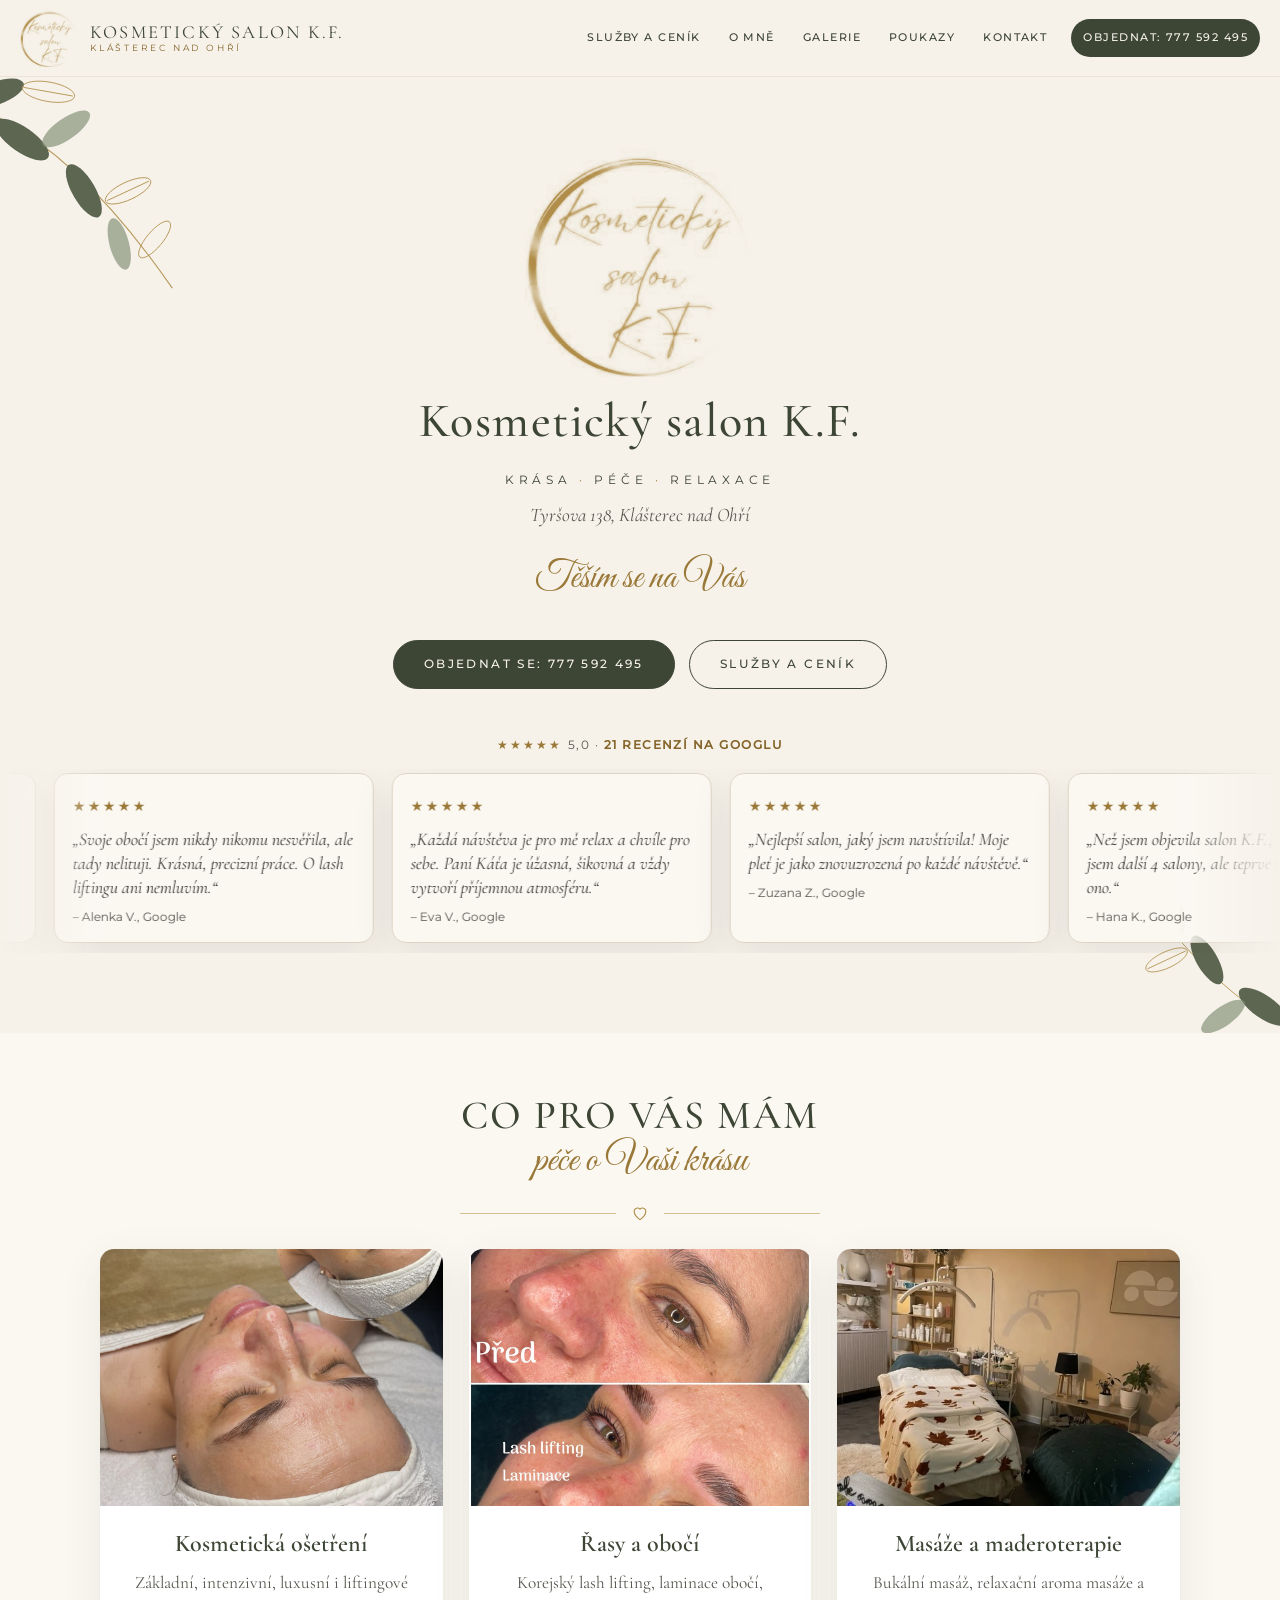
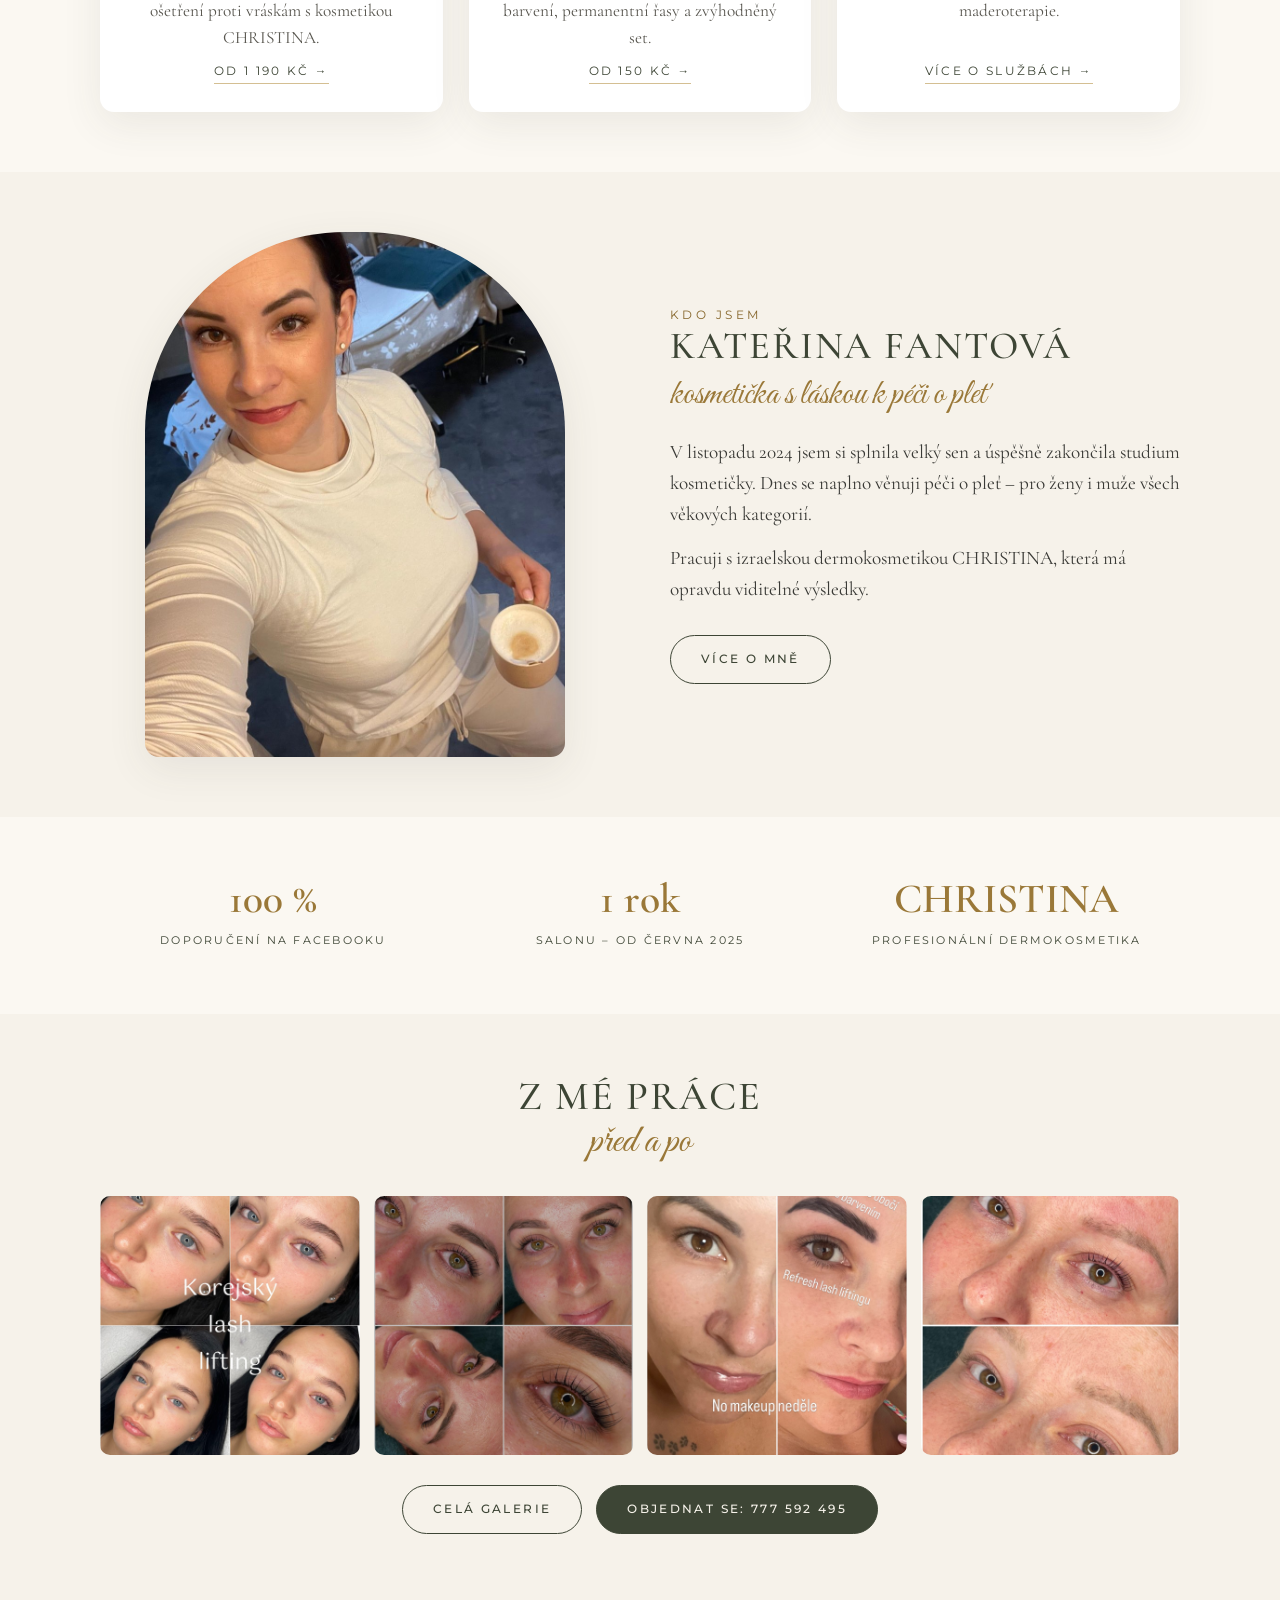
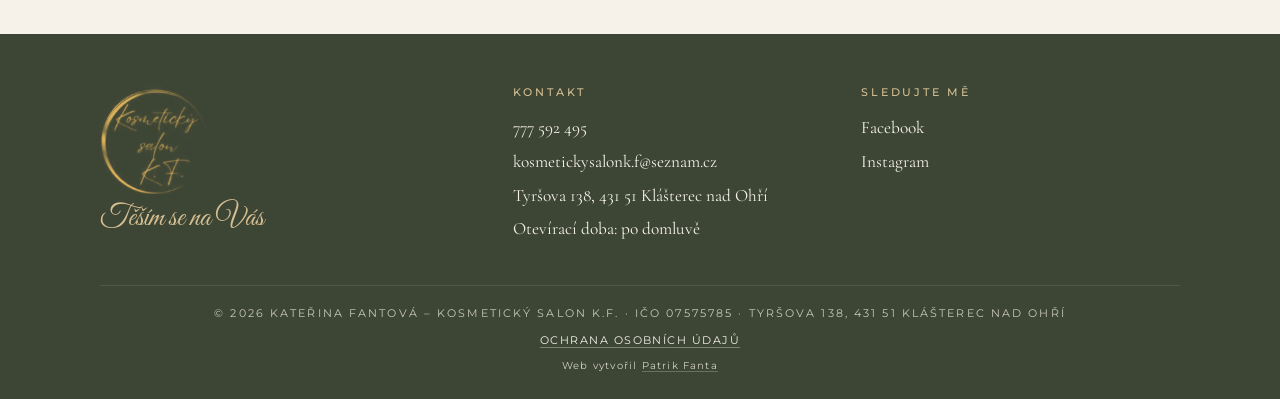
==== commit 9bd6ba1f: "Pruh recenzí: 14 recenzí od různých klientek včetně nejnovější, počet 21 Co-Authored-By: Claude Opus" ====
--- a/index.html
+++ b/index.html
@@ -89,15 +89,23 @@
       </div>
     </div>
     <div class="reviews-strip" aria-label="Recenze z Google">
-      <p class="rs-head"><span class="rs-stars" aria-hidden="true">★★★★★</span>5,0 · <a href="https://maps.google.com/?cid=11588526602791974830" target="_blank" rel="noopener">20 recenzí na Googlu</a></p>
+      <p class="rs-head"><span class="rs-stars" aria-hidden="true">★★★★★</span>5,0 · <a href="https://maps.google.com/?cid=11588526602791974830" target="_blank" rel="noopener">21 recenzí na Googlu</a></p>
       <div class="rs-viewport">
         <div class="rs-track">
+          <figure class="rs-card"><span class="rs-stars" aria-label="5 z 5 hvězd">★★★★★</span><blockquote>„Svoje obočí jsem nikdy nikomu nesvěřila, ale tady nelituji. Krásná, precizní práce. O lash liftingu ani nemluvím.“</blockquote><figcaption>– Alenka V., Google</figcaption></figure>
+          <figure class="rs-card"><span class="rs-stars" aria-label="5 z 5 hvězd">★★★★★</span><blockquote>„Každá návštěva je pro mě relax a chvíle pro sebe. Paní Káťa je úžasná, šikovná a vždy vytvoří příjemnou atmosféru.“</blockquote><figcaption>– Eva V., Google</figcaption></figure>
+          <figure class="rs-card"><span class="rs-stars" aria-label="5 z 5 hvězd">★★★★★</span><blockquote>„Nejlepší salon, jaký jsem navštívila! Moje pleť je jako znovuzrozená po každé návštěvě.“</blockquote><figcaption>– Zuzana Z., Google</figcaption></figure>
+          <figure class="rs-card"><span class="rs-stars" aria-label="5 z 5 hvězd">★★★★★</span><blockquote>„Než jsem objevila salon K.F., vyzkoušela jsem další 4 salony, ale teprve tady je to ono.“</blockquote><figcaption>– Hana K., Google</figcaption></figure>
           <figure class="rs-card"><span class="rs-stars" aria-label="5 z 5 hvězd">★★★★★</span><blockquote>„Nejlepší kosmetička široko daleko! Péče je vždy stanovena na míru potřebám a aktuálnímu stavu pleti.“</blockquote><figcaption>– Tereza K., Google</figcaption></figure>
+          <figure class="rs-card"><span class="rs-stars" aria-label="5 z 5 hvězd">★★★★★</span><blockquote>„Paní Katka přesně ví, co dělá a proč to dělá. Masáž, kterou mi vždycky udělá, je nejlepší, jakou jsem kdy zažila.“</blockquote><figcaption>– Lucia, Google</figcaption></figure>
+          <figure class="rs-card"><span class="rs-stars" aria-label="5 z 5 hvězd">★★★★★</span><blockquote>„Již po pár návštěvách vidím obrovské změny a vrací se mi sebevědomí.“</blockquote><figcaption>– Nikola V., Google</figcaption></figure>
+          <figure class="rs-card"><span class="rs-stars" aria-label="5 z 5 hvězd">★★★★★</span><blockquote>„Pleť mám krásně hebkou a rozzářenou a odcházela jsem s pocitem naprostého klidu a pohody.“</blockquote><figcaption>– Gabriela M., Google</figcaption></figure>
+          <figure class="rs-card"><span class="rs-stars" aria-label="5 z 5 hvězd">★★★★★</span><blockquote>„Káťa ví, co dělá. Je to okamžitě patrné z její práce – cítím se tam jako v ráji.“</blockquote><figcaption>– Petr P., Google</figcaption></figure>
+          <figure class="rs-card"><span class="rs-stars" aria-label="5 z 5 hvězd">★★★★★</span><blockquote>„Odcházela jsem pokaždé jak znovuzrozená, a to mi je 70 let :)“</blockquote><figcaption>– Alena V., Google</figcaption></figure>
           <figure class="rs-card"><span class="rs-stars" aria-label="5 z 5 hvězd">★★★★★</span><blockquote>„Byla jsem poprvé a úplně jsem si to zamilovala! Prostředí je nádherné a paní kosmetička neuvěřitelně milá.“</blockquote><figcaption>– Gorrab, Google</figcaption></figure>
-          <figure class="rs-card"><span class="rs-stars" aria-label="5 z 5 hvězd">★★★★★</span><blockquote>„Velmi příjemné prostředí, kde si žena opravdu odpočine. Nabere sílu i dech.“</blockquote><figcaption>– Kateřina M., Google</figcaption></figure>
+          <figure class="rs-card"><span class="rs-stars" aria-label="5 z 5 hvězd">★★★★★</span><blockquote>„Kromě úžasně vyčištěné pleti a zážitku z péče je vidět, že tyto služby dělá s láskou.“</blockquote><figcaption>– Iveta S., Google</figcaption></figure>
+          <figure class="rs-card"><span class="rs-stars" aria-label="5 z 5 hvězd">★★★★★</span><blockquote>„Používám i doma kosmetiku, kterou mi doporučila přesně na moji pleť.“</blockquote><figcaption>– Jitka P., Google</figcaption></figure>
           <figure class="rs-card"><span class="rs-stars" aria-label="5 z 5 hvězd">★★★★★</span><blockquote>„Nikdy jsem neměla tak skvěle provedený lash lift – a to jsem byla u pěti kosmetiček!“</blockquote><figcaption>– Tereza K., Google</figcaption></figure>
-          <figure class="rs-card"><span class="rs-stars" aria-label="5 z 5 hvězd">★★★★★</span><blockquote>„Každý krok mi pečlivě popsala a poradila, jak se mám o svou pleť starat. Nejde ani popsat, jak super to bylo.“</blockquote><figcaption>– Gorrab, Google</figcaption></figure>
-          <figure class="rs-card"><span class="rs-stars" aria-label="5 z 5 hvězd">★★★★★</span><blockquote>„Nádherný prostor, ještě čistší než u lékaře. Káťa je velmi milá a profesionální.“</blockquote><figcaption>– Tereza K., Google</figcaption></figure>
         </div>
       </div>
     </div>
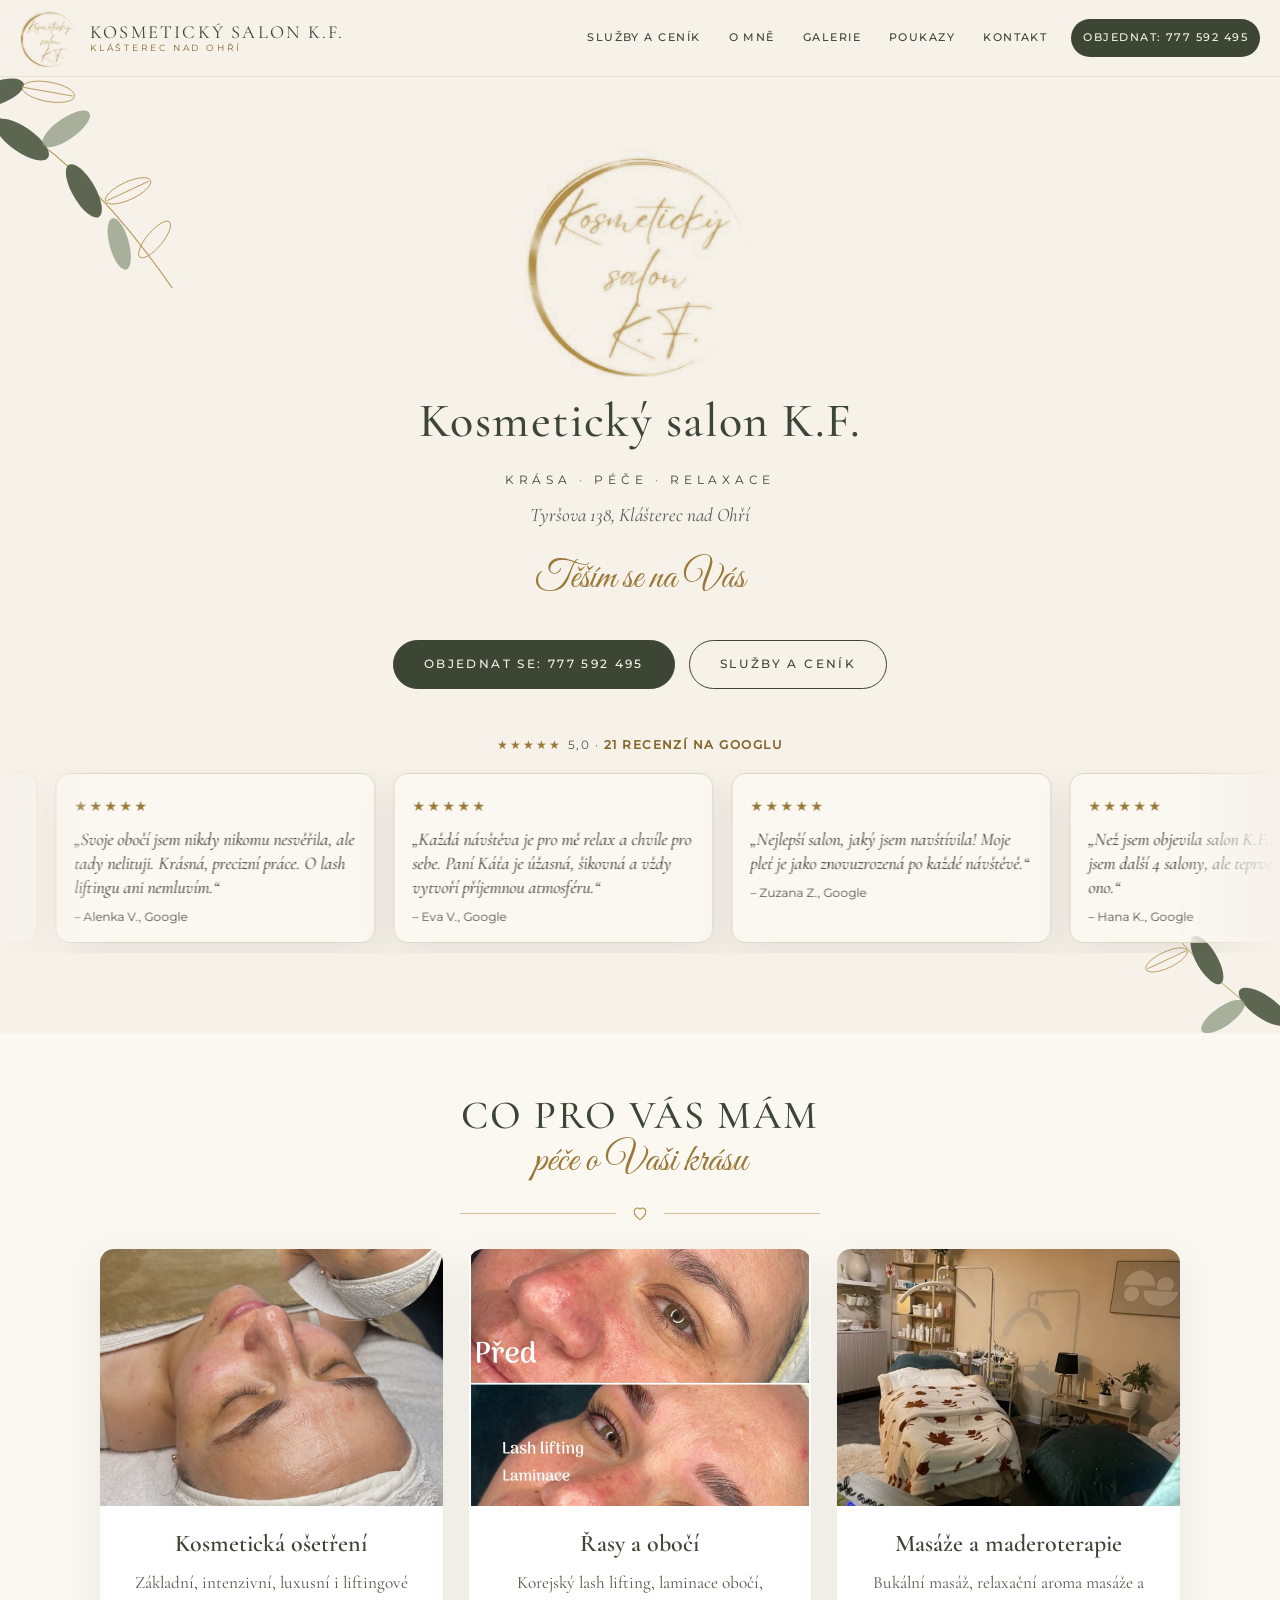
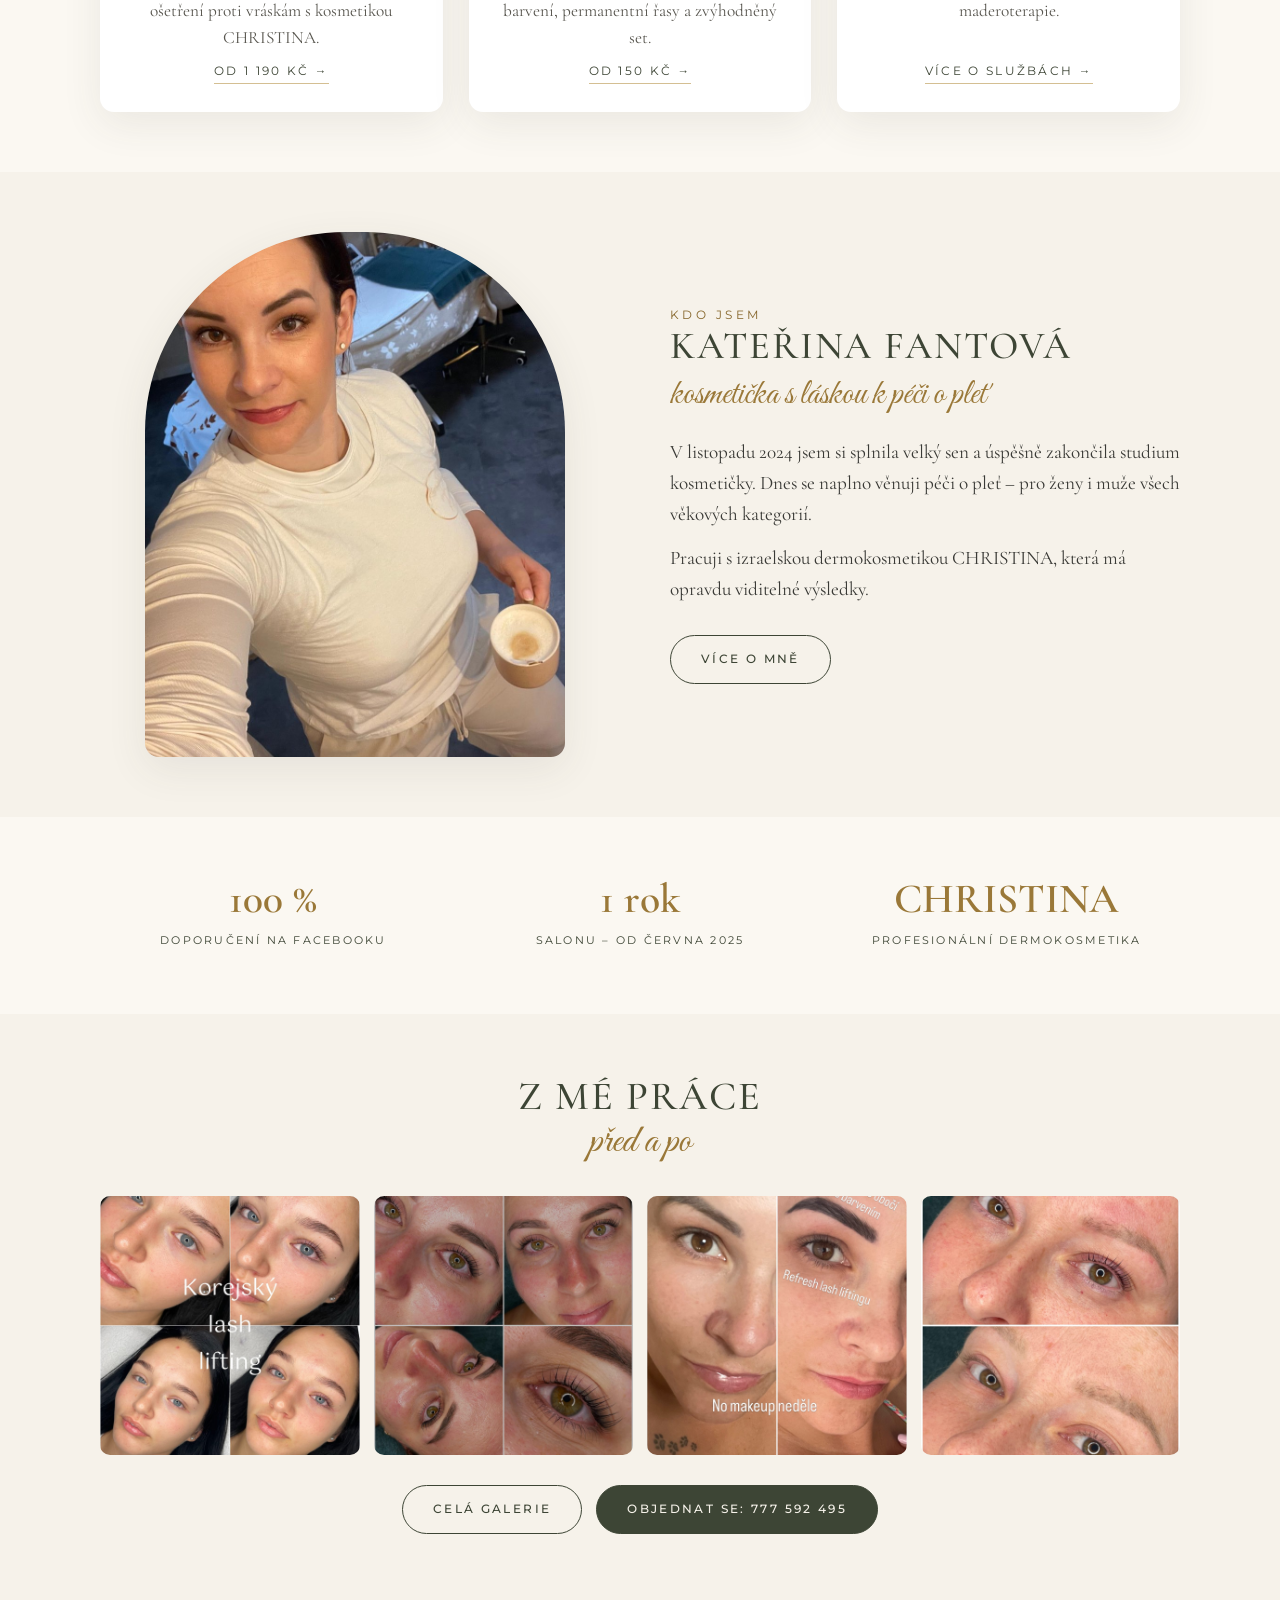
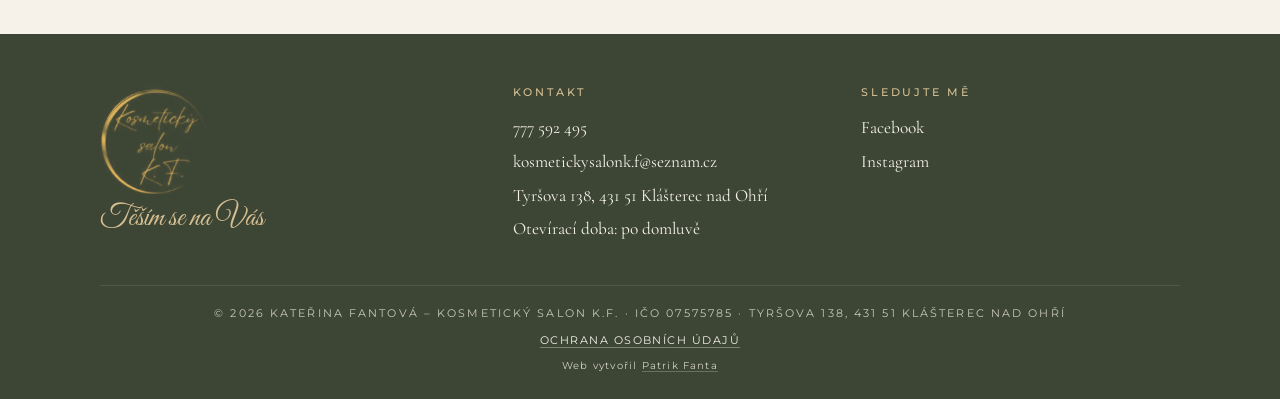
==== commit dc5b486e: "Pruh recenzí: doplněna recenze „Úžasná masérka“ (Google ji chybně přeložil) Co-Authored-By: Claude O" ====
--- a/index.html
+++ b/index.html
@@ -98,6 +98,7 @@
           <figure class="rs-card"><span class="rs-stars" aria-label="5 z 5 hvězd">★★★★★</span><blockquote>„Než jsem objevila salon K.F., vyzkoušela jsem další 4 salony, ale teprve tady je to ono.“</blockquote><figcaption>– Hana K., Google</figcaption></figure>
           <figure class="rs-card"><span class="rs-stars" aria-label="5 z 5 hvězd">★★★★★</span><blockquote>„Nejlepší kosmetička široko daleko! Péče je vždy stanovena na míru potřebám a aktuálnímu stavu pleti.“</blockquote><figcaption>– Tereza K., Google</figcaption></figure>
           <figure class="rs-card"><span class="rs-stars" aria-label="5 z 5 hvězd">★★★★★</span><blockquote>„Paní Katka přesně ví, co dělá a proč to dělá. Masáž, kterou mi vždycky udělá, je nejlepší, jakou jsem kdy zažila.“</blockquote><figcaption>– Lucia, Google</figcaption></figure>
+          <figure class="rs-card"><span class="rs-stars" aria-label="5 z 5 hvězd">★★★★★</span><blockquote>„Úžasná masérka, super profesionální přístup!“</blockquote><figcaption>– CO3 Coffee and Bahno, Google</figcaption></figure>
           <figure class="rs-card"><span class="rs-stars" aria-label="5 z 5 hvězd">★★★★★</span><blockquote>„Již po pár návštěvách vidím obrovské změny a vrací se mi sebevědomí.“</blockquote><figcaption>– Nikola V., Google</figcaption></figure>
           <figure class="rs-card"><span class="rs-stars" aria-label="5 z 5 hvězd">★★★★★</span><blockquote>„Pleť mám krásně hebkou a rozzářenou a odcházela jsem s pocitem naprostého klidu a pohody.“</blockquote><figcaption>– Gabriela M., Google</figcaption></figure>
           <figure class="rs-card"><span class="rs-stars" aria-label="5 z 5 hvězd">★★★★★</span><blockquote>„Káťa ví, co dělá. Je to okamžitě patrné z její práce – cítím se tam jako v ráji.“</blockquote><figcaption>– Petr P., Google</figcaption></figure>
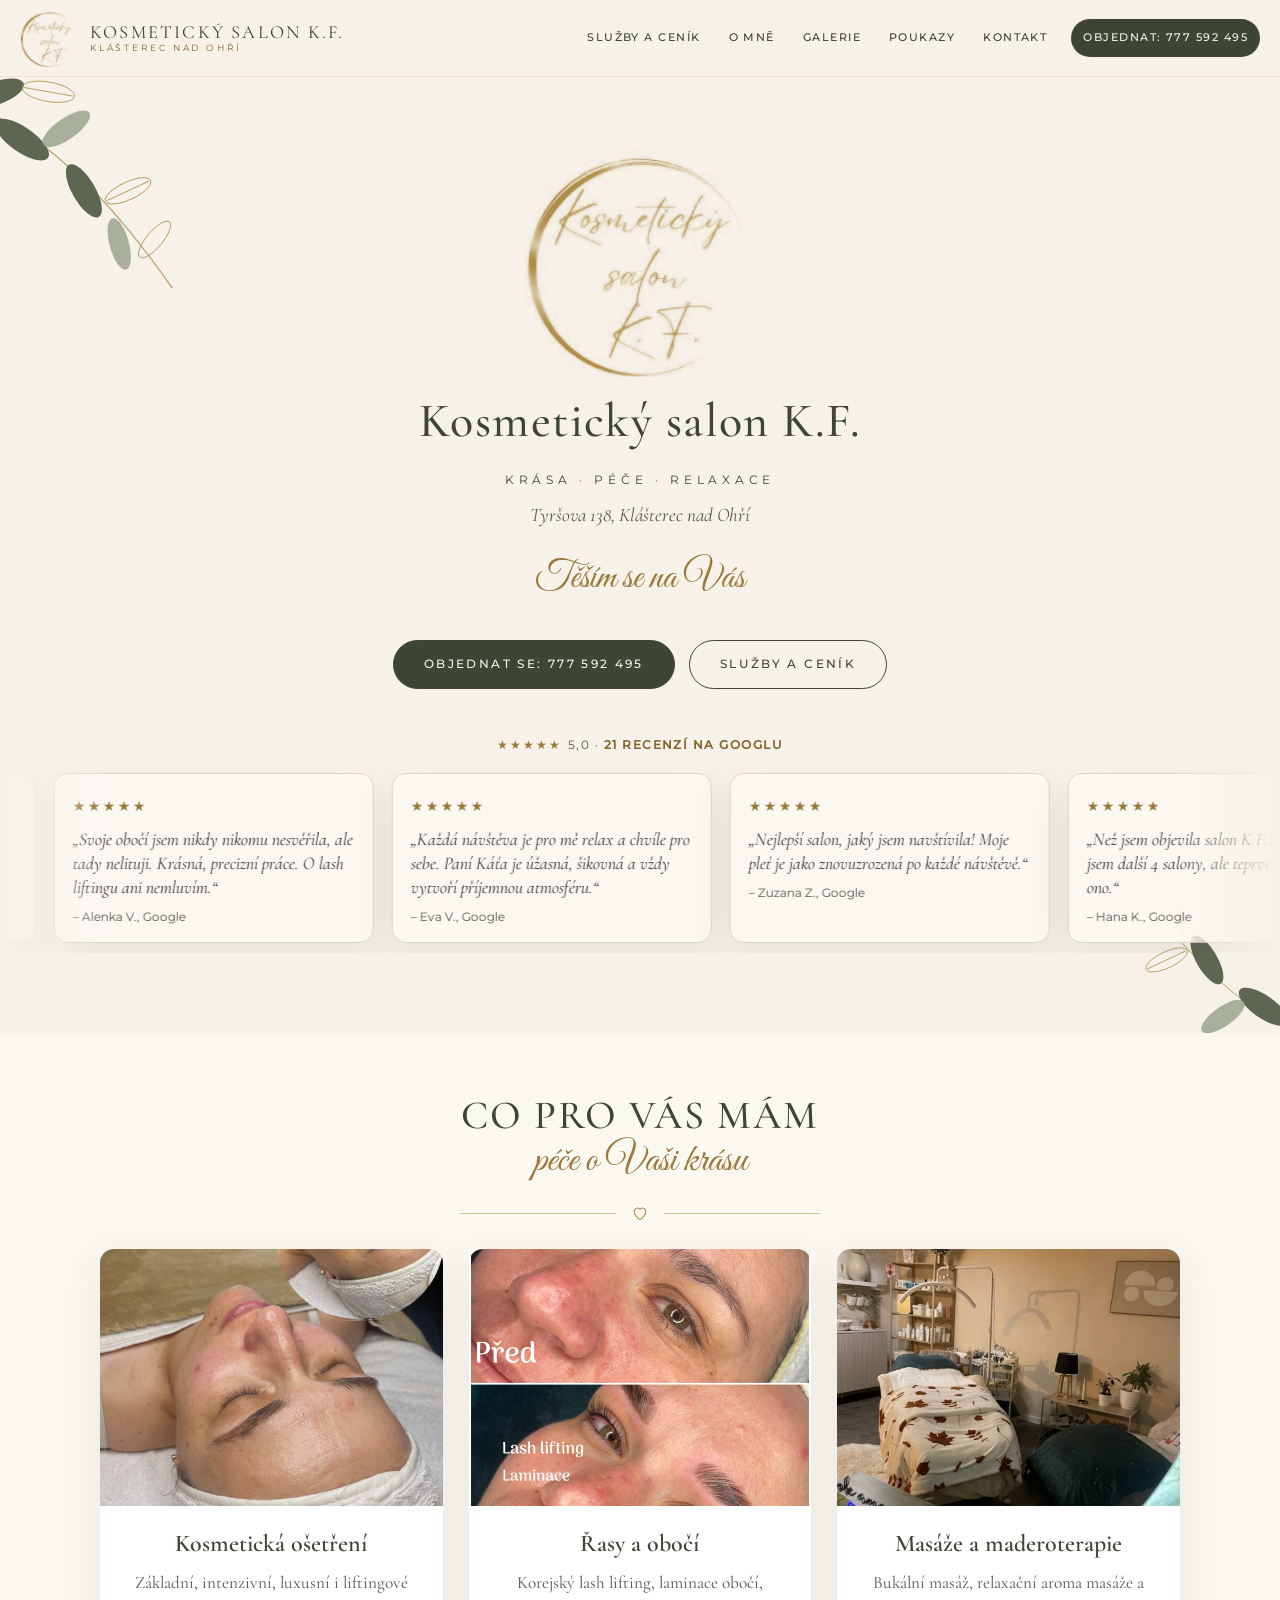
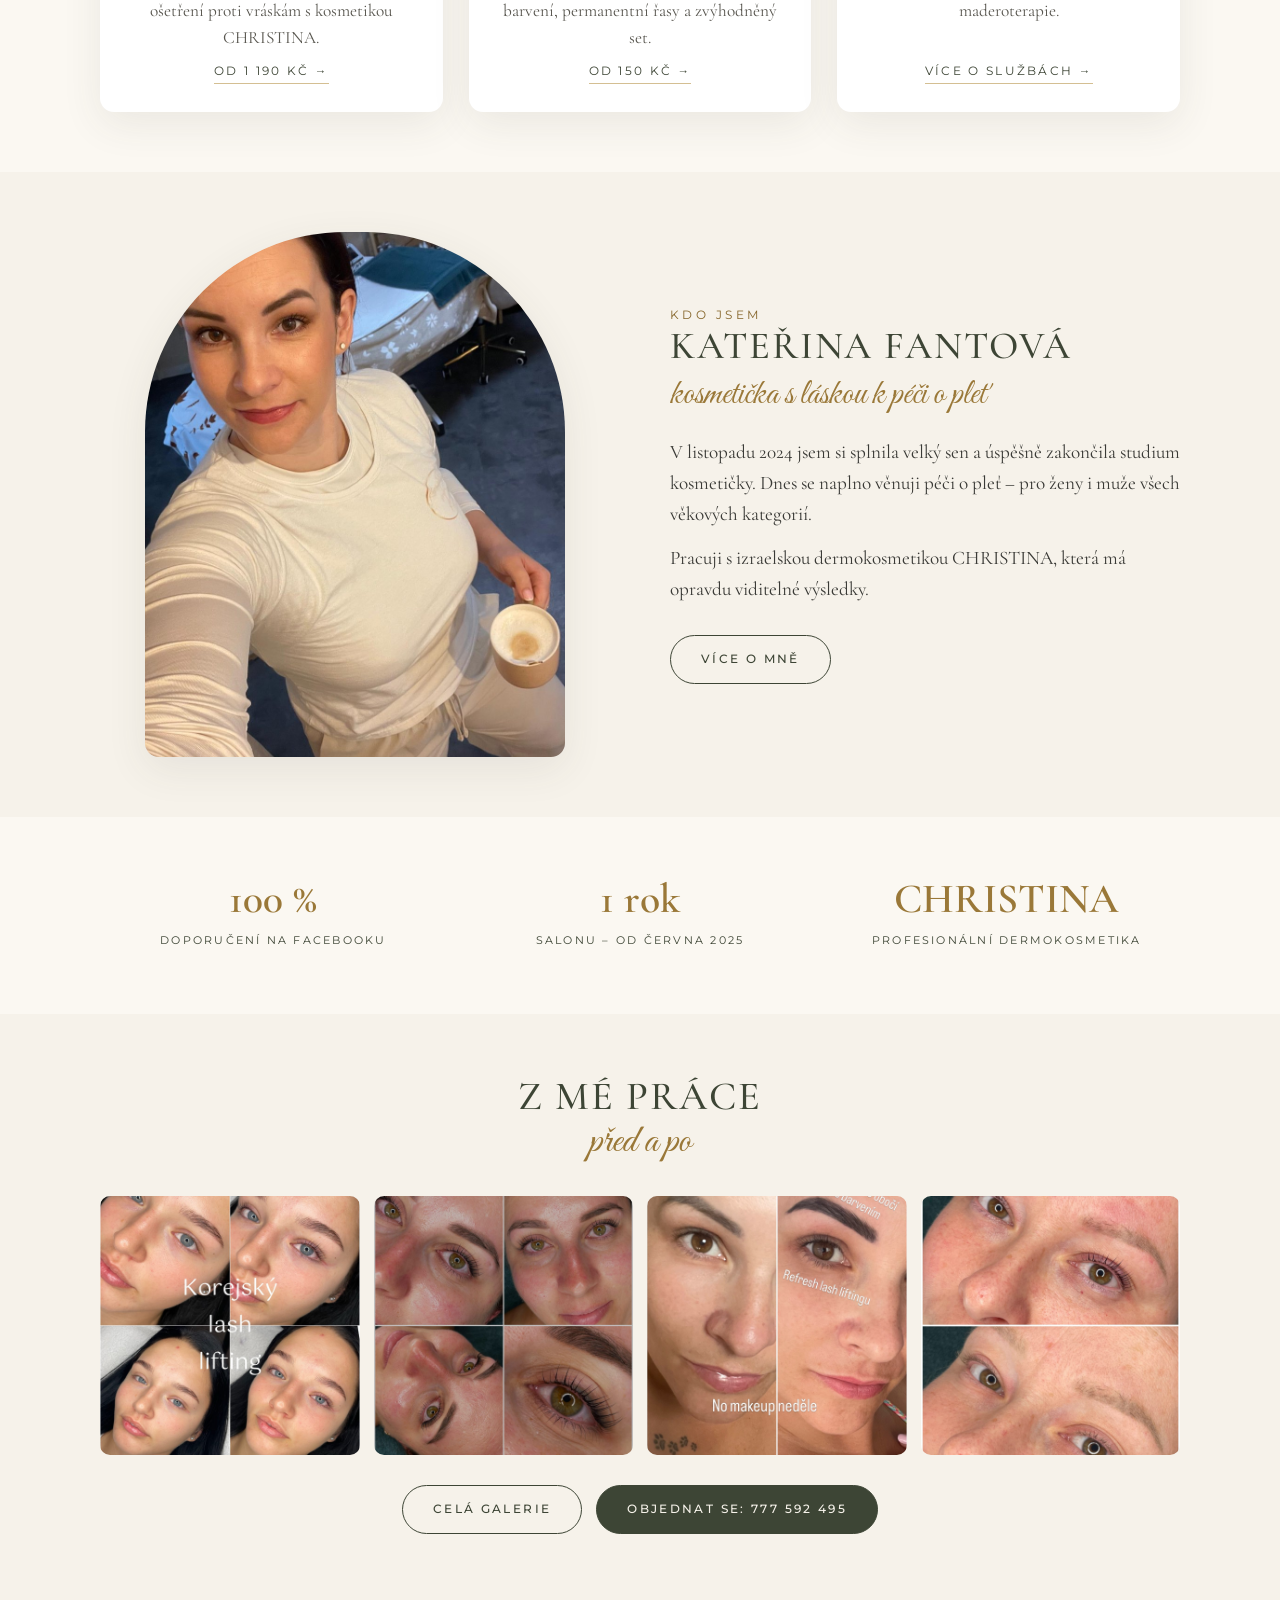
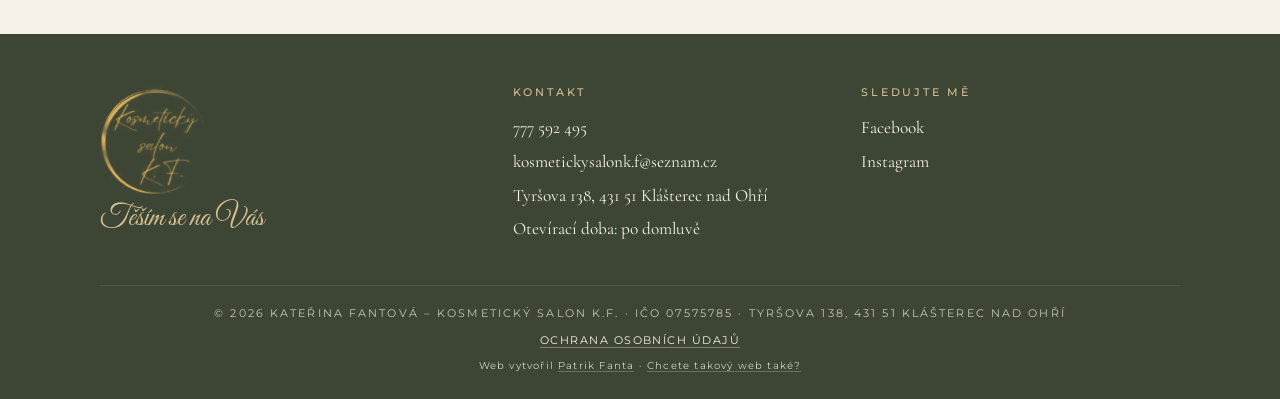
==== commit a6ec313a: "Patička: výzva Chcete takový web také? s odkazem a sledováním ref Co-Authored-By: Claude Sonnet 5.5 " ====
--- a/index.html
+++ b/index.html
@@ -213,7 +213,7 @@
     </div>
     <p class="copy">© <span data-year>2026</span> Kateřina Fantová – Kosmetický salon K.F. · IČO 07575785 · Tyršova 138, 431 51 Klášterec nad Ohří</p>
     <p class="legal-links"><a href="ochrana-osobnich-udaju.html">Ochrana osobních údajů</a></p>
-    <p class="credit">Web vytvořil <a href="https://patrikfanta.cz/" target="_blank" rel="noopener">Patrik Fanta</a></p>
+    <p class="credit">Web vytvořil <a href="https://patrikfanta.cz/?ref=salon-kf" target="_blank" rel="noopener">Patrik Fanta</a> · <a href="https://patrikfanta.cz/?ref=salon-kf" target="_blank" rel="noopener">Chcete takový web také?</a></p>
   </div>
 </footer>
 
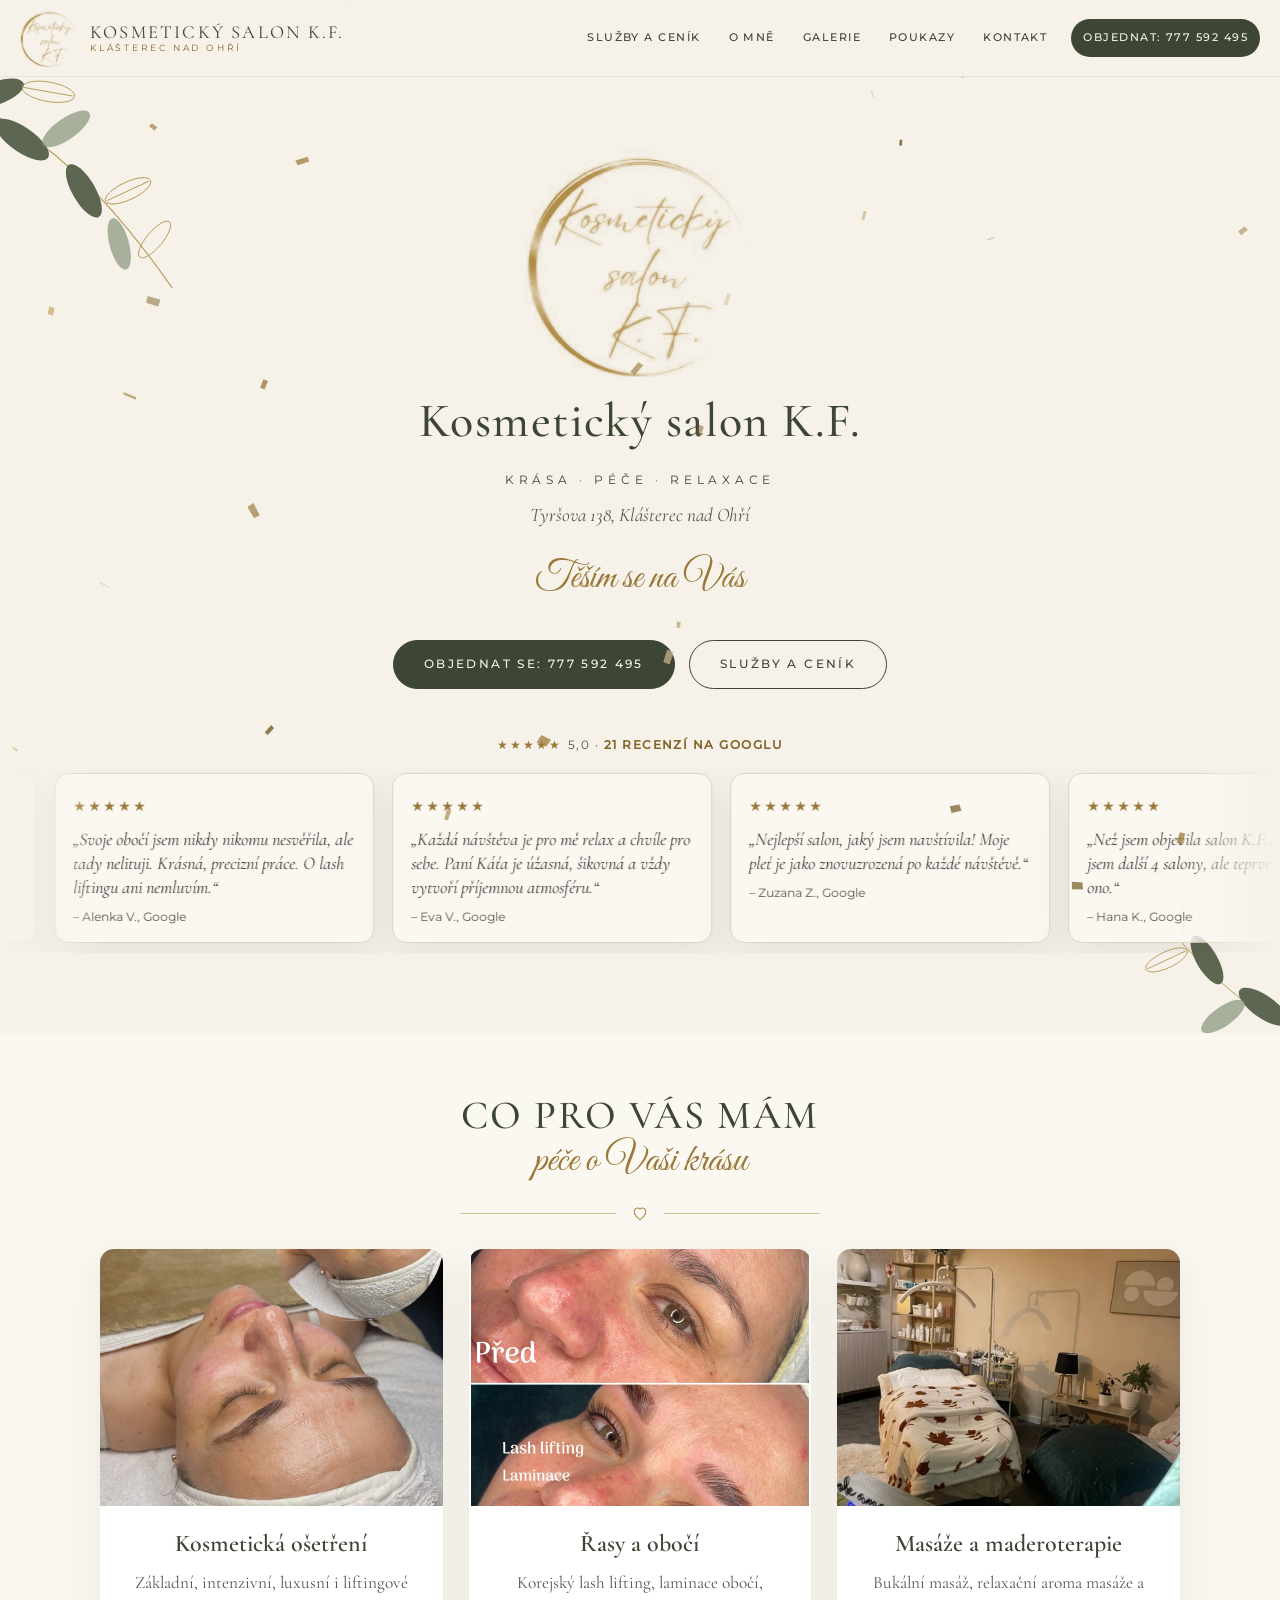
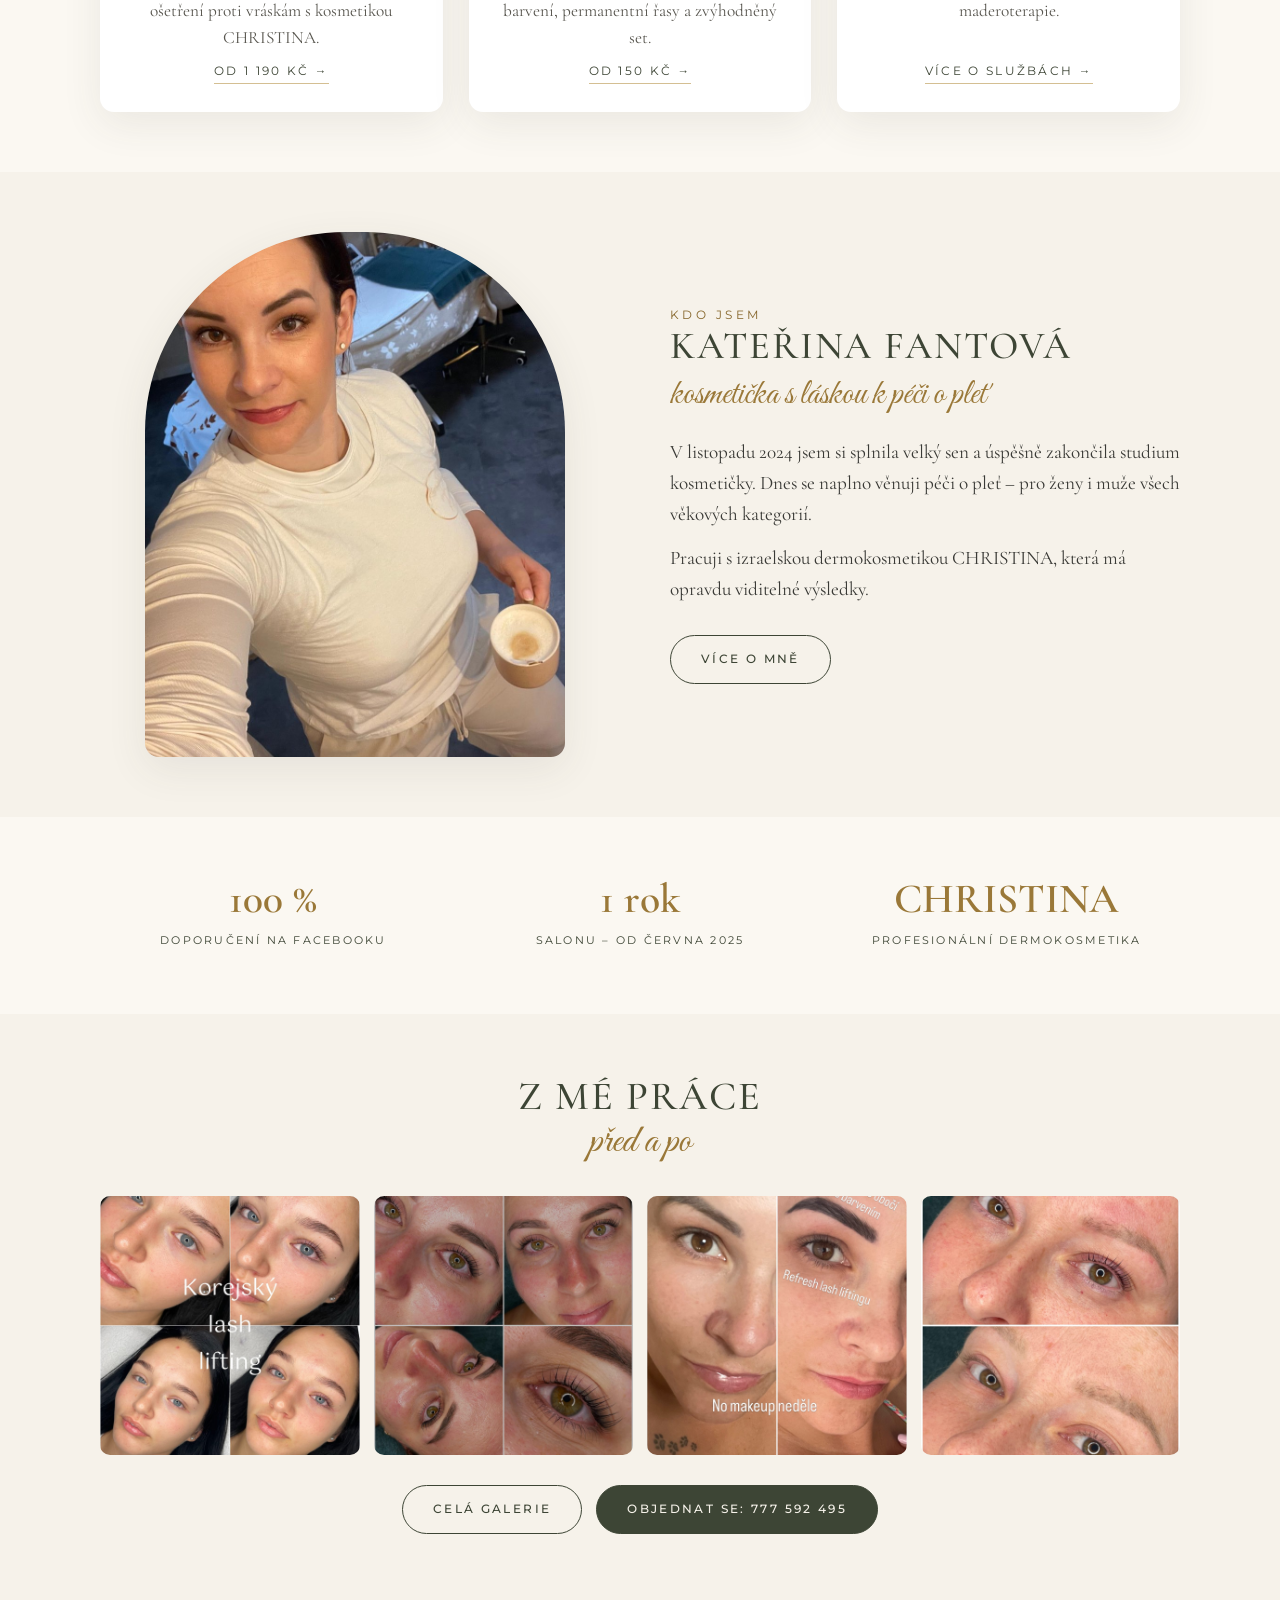
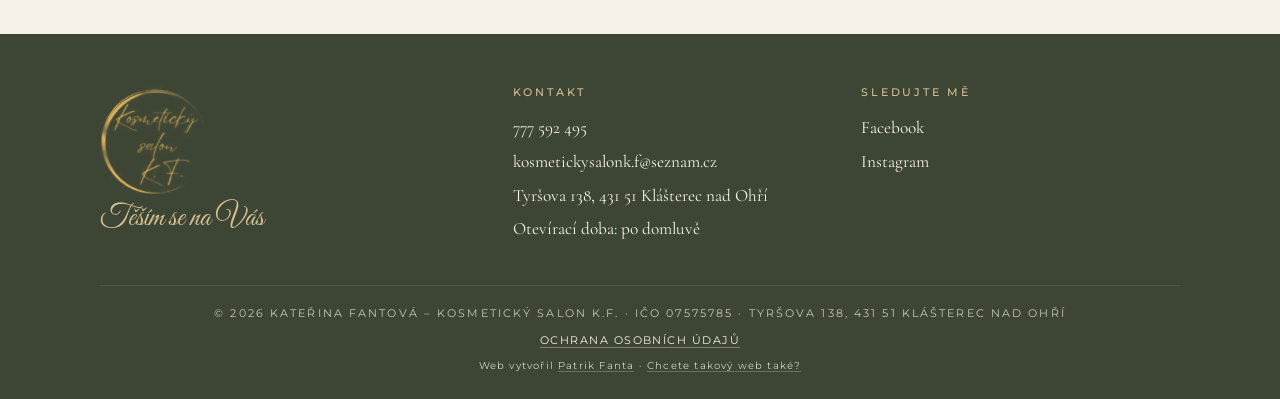
==== commit 221004c4: "Padající zlaté vločky v pozadí (otáčejí se a převracejí při pádu) Co-Authored-By: Claude Sonnet 5.5 " ====
--- a/index.html
+++ b/index.html
@@ -51,8 +51,8 @@
 }
 </script>
 <link rel="icon" href="img/logo.png">
-<link rel="stylesheet" href="css/fonts.css?v=20261017b">
-<link rel="stylesheet" href="css/style.css?v=20261017b">
+<link rel="stylesheet" href="css/fonts.css?v=20261113">
+<link rel="stylesheet" href="css/style.css?v=20261113">
 </head>
 <body>
 
@@ -217,7 +217,8 @@
   </div>
 </footer>
 
-<script src="js/main.js?v=20261017b"></script>
+<script src="js/main.js?v=20261113"></script>
+<script src="js/vlocky.js?v=20261113" defer></script>
 <script data-goatcounter="https://salon-kf.goatcounter.com/count" async src="https://gc.zgo.at/count.js"></script>
 </body>
 </html>
--- a/css/style.css
+++ b/css/style.css
@@ -397,3 +397,6 @@
 @media (prefers-reduced-motion: reduce) {
   .rs-viewport { overflow-x: auto; }
 }
+
+/* ---------- padající zlaté vločky v pozadí ---------- */
+.flakes { position: fixed; inset: 0; width: 100%; height: 100%; pointer-events: none; z-index: 40; }
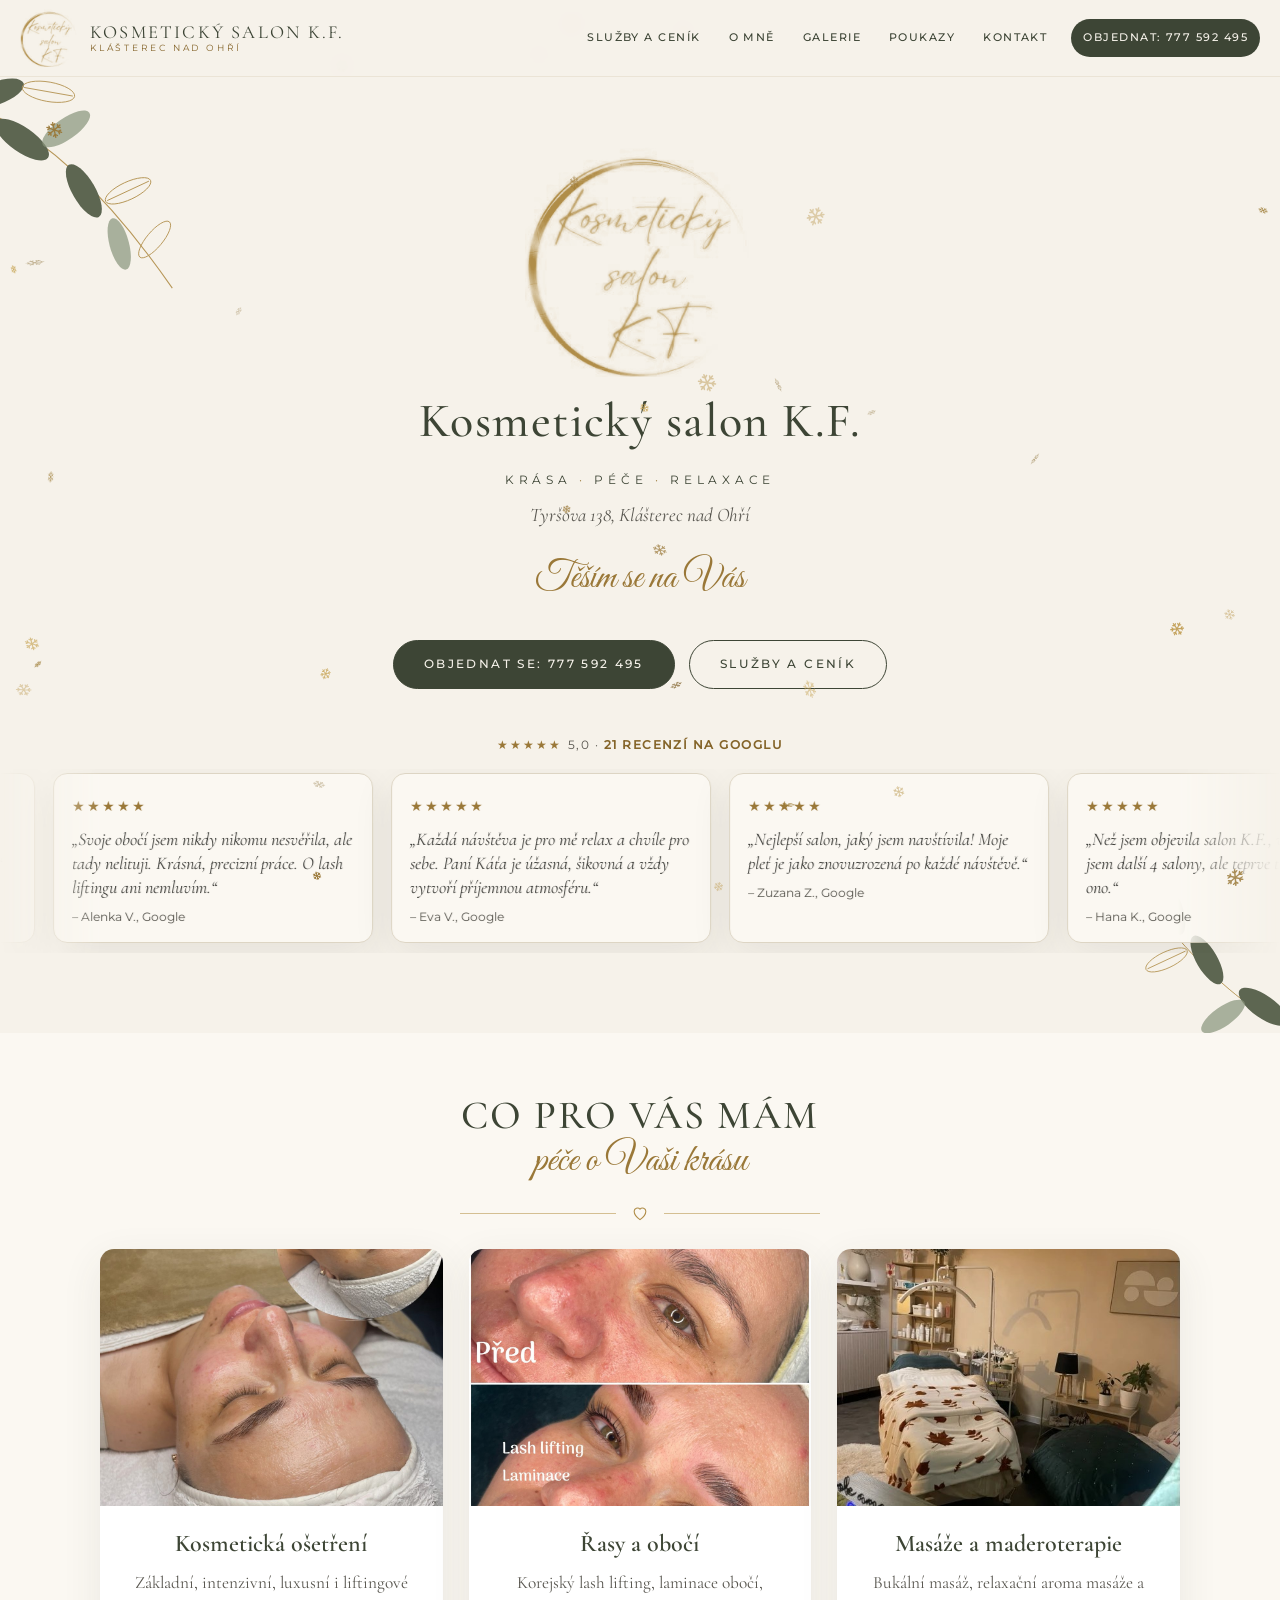
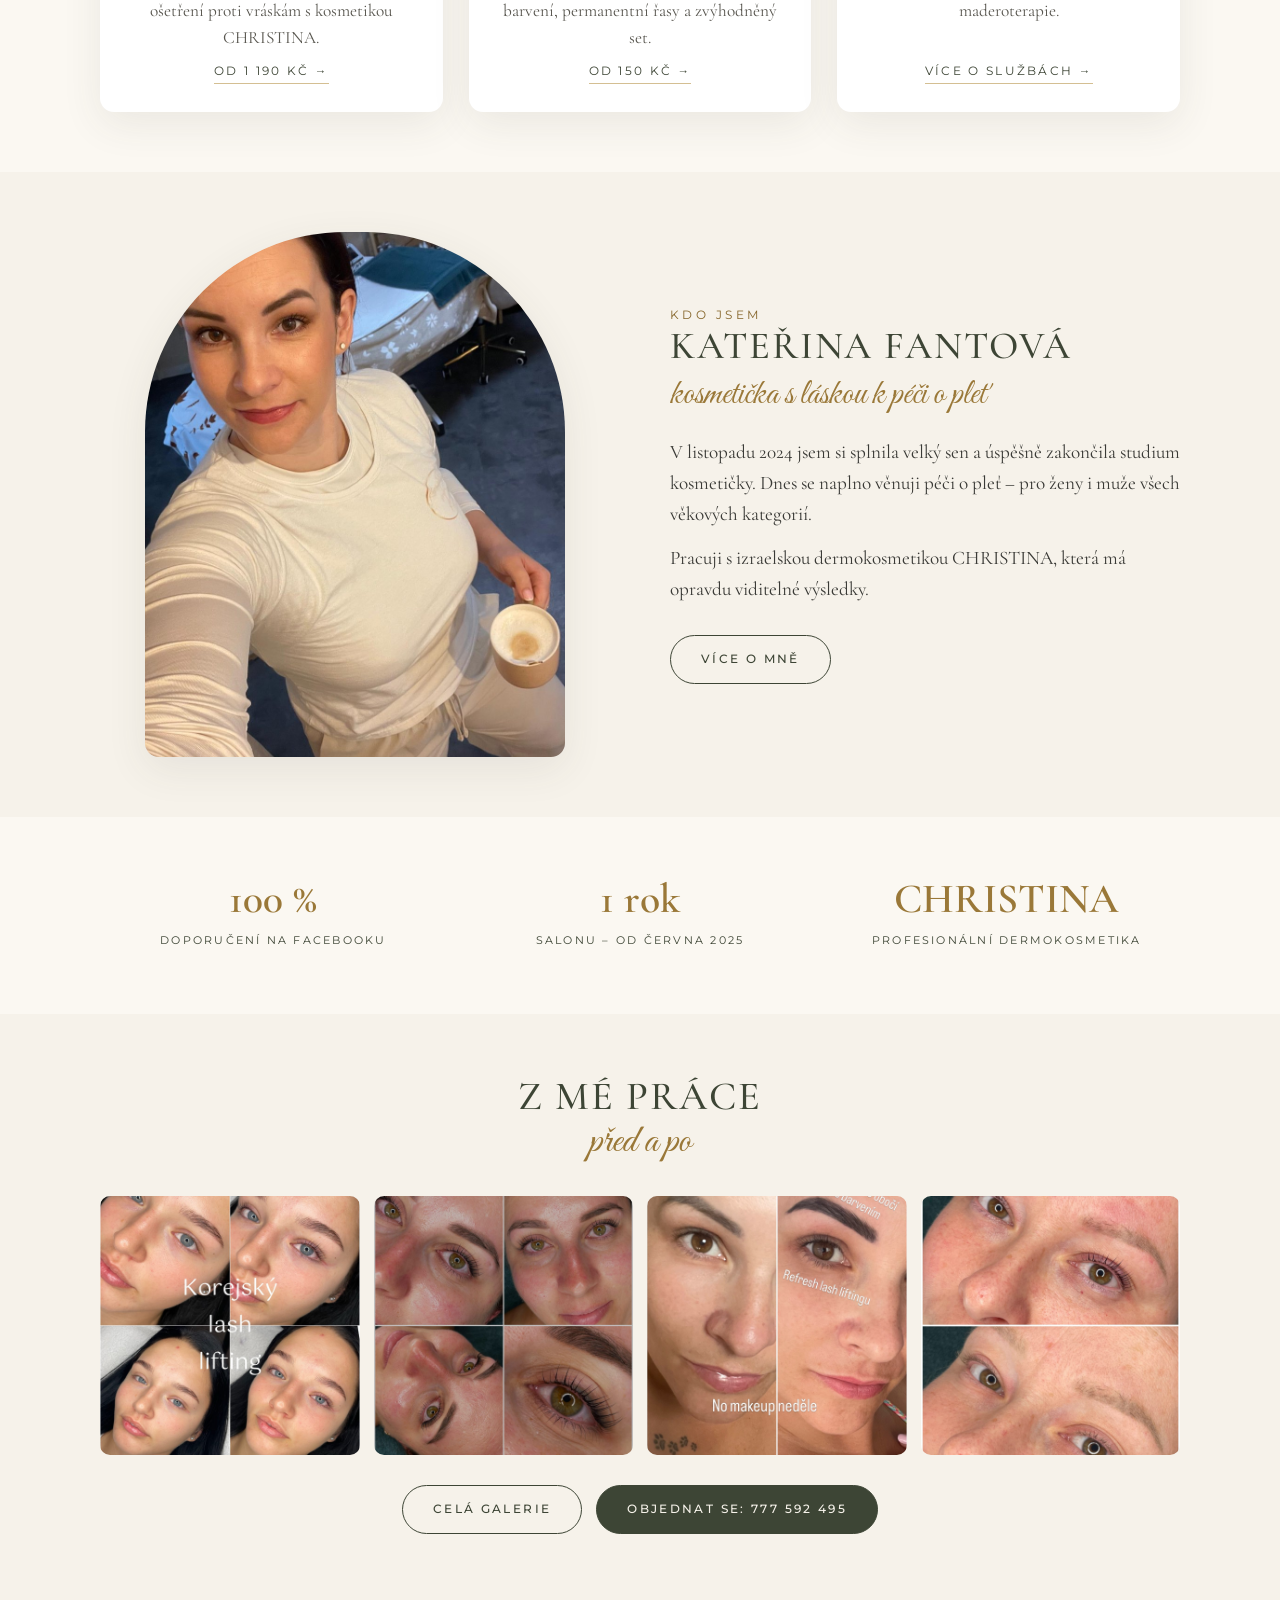
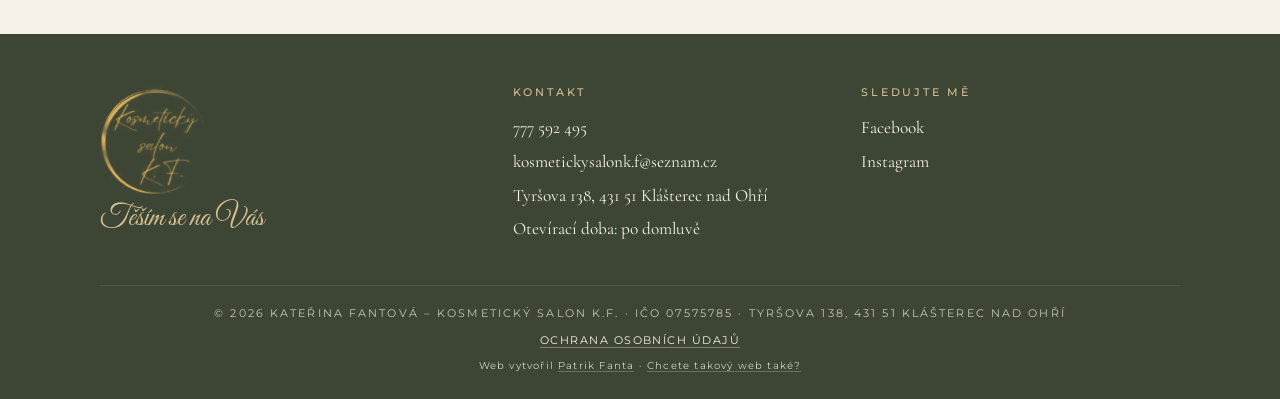
==== commit 45e6795b: "Zlaté vločky mají tvar sněhové vločky (šest ramen s větvičkami) Co-Authored-By: Claude Sonnet 5.5 <n" ====
--- a/index.html
+++ b/index.html
@@ -51,8 +51,8 @@
 }
 </script>
 <link rel="icon" href="img/logo.png">
-<link rel="stylesheet" href="css/fonts.css?v=20261113">
-<link rel="stylesheet" href="css/style.css?v=20261113">
+<link rel="stylesheet" href="css/fonts.css?v=20261113b">
+<link rel="stylesheet" href="css/style.css?v=20261113b">
 </head>
 <body>
 
@@ -217,8 +217,8 @@
   </div>
 </footer>
 
-<script src="js/main.js?v=20261113"></script>
-<script src="js/vlocky.js?v=20261113" defer></script>
+<script src="js/main.js?v=20261113b"></script>
+<script src="js/vlocky.js?v=20261113b" defer></script>
 <script data-goatcounter="https://salon-kf.goatcounter.com/count" async src="https://gc.zgo.at/count.js"></script>
 </body>
 </html>
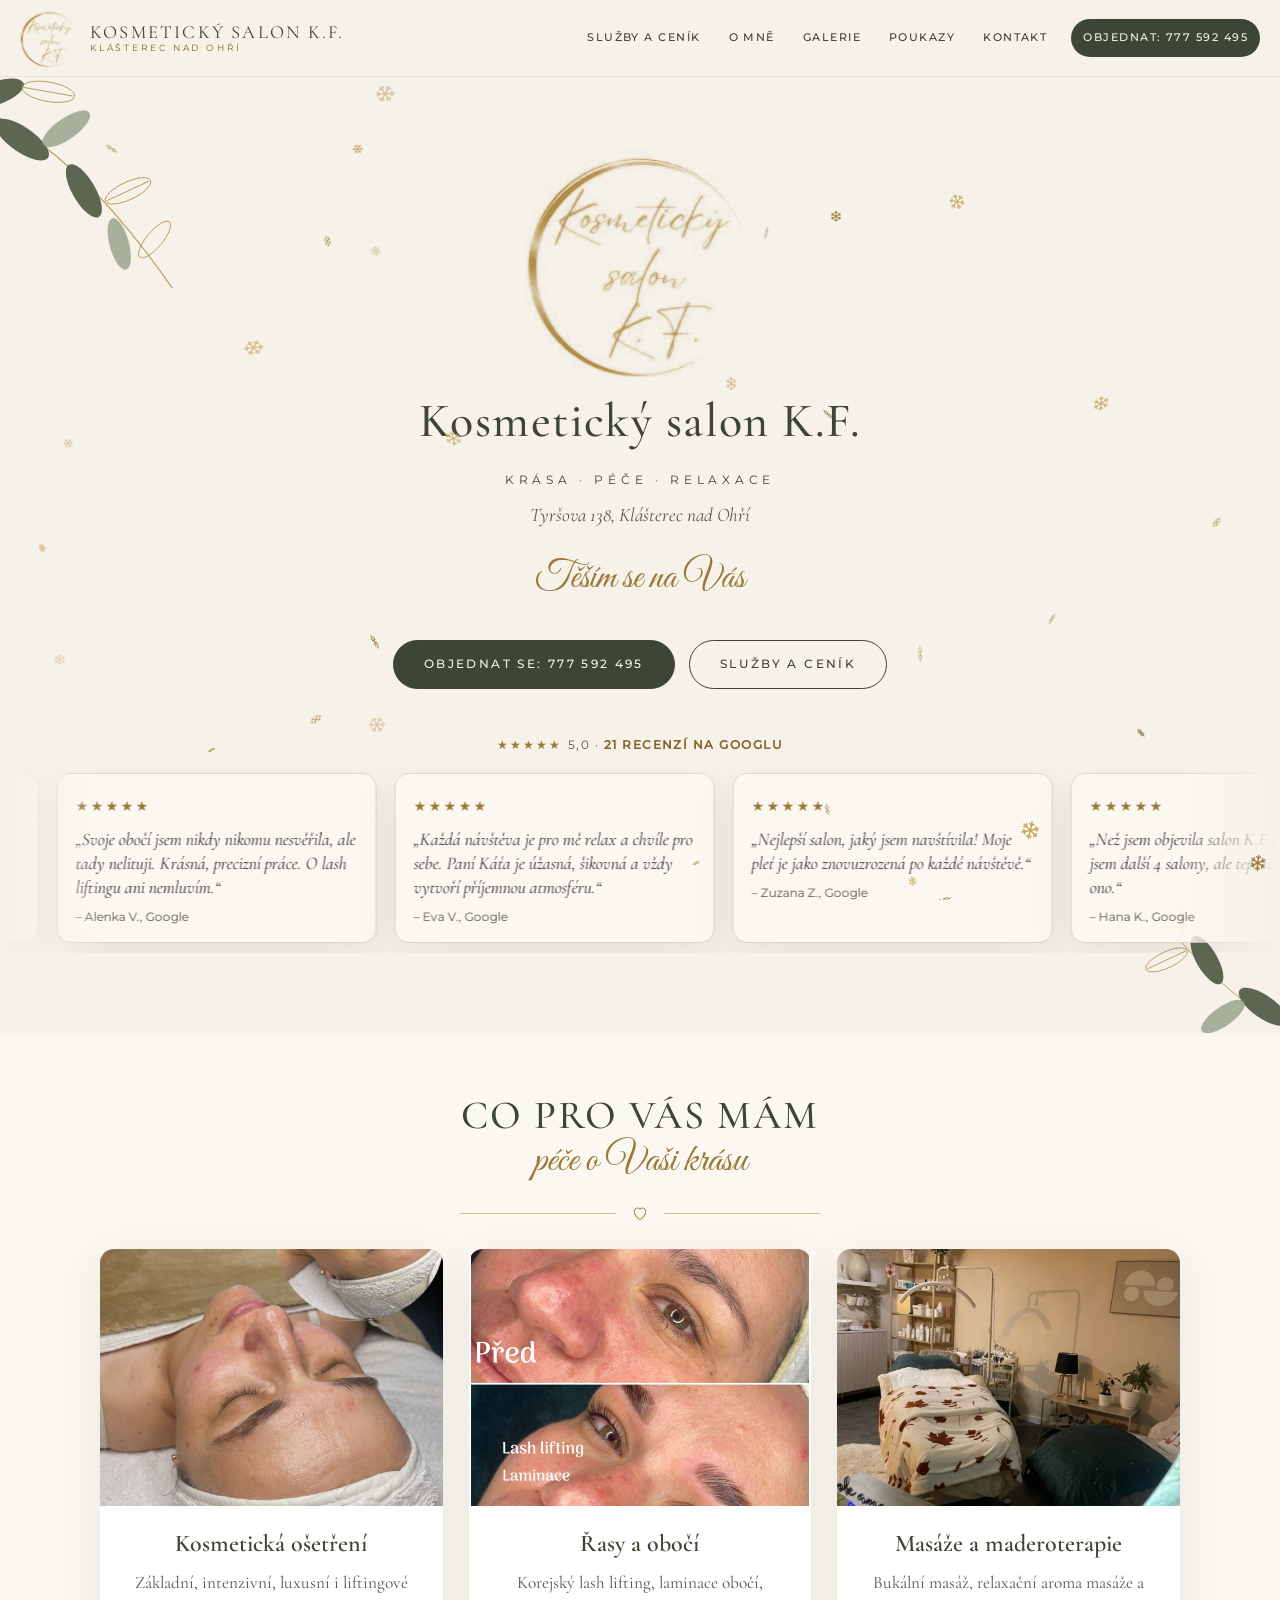
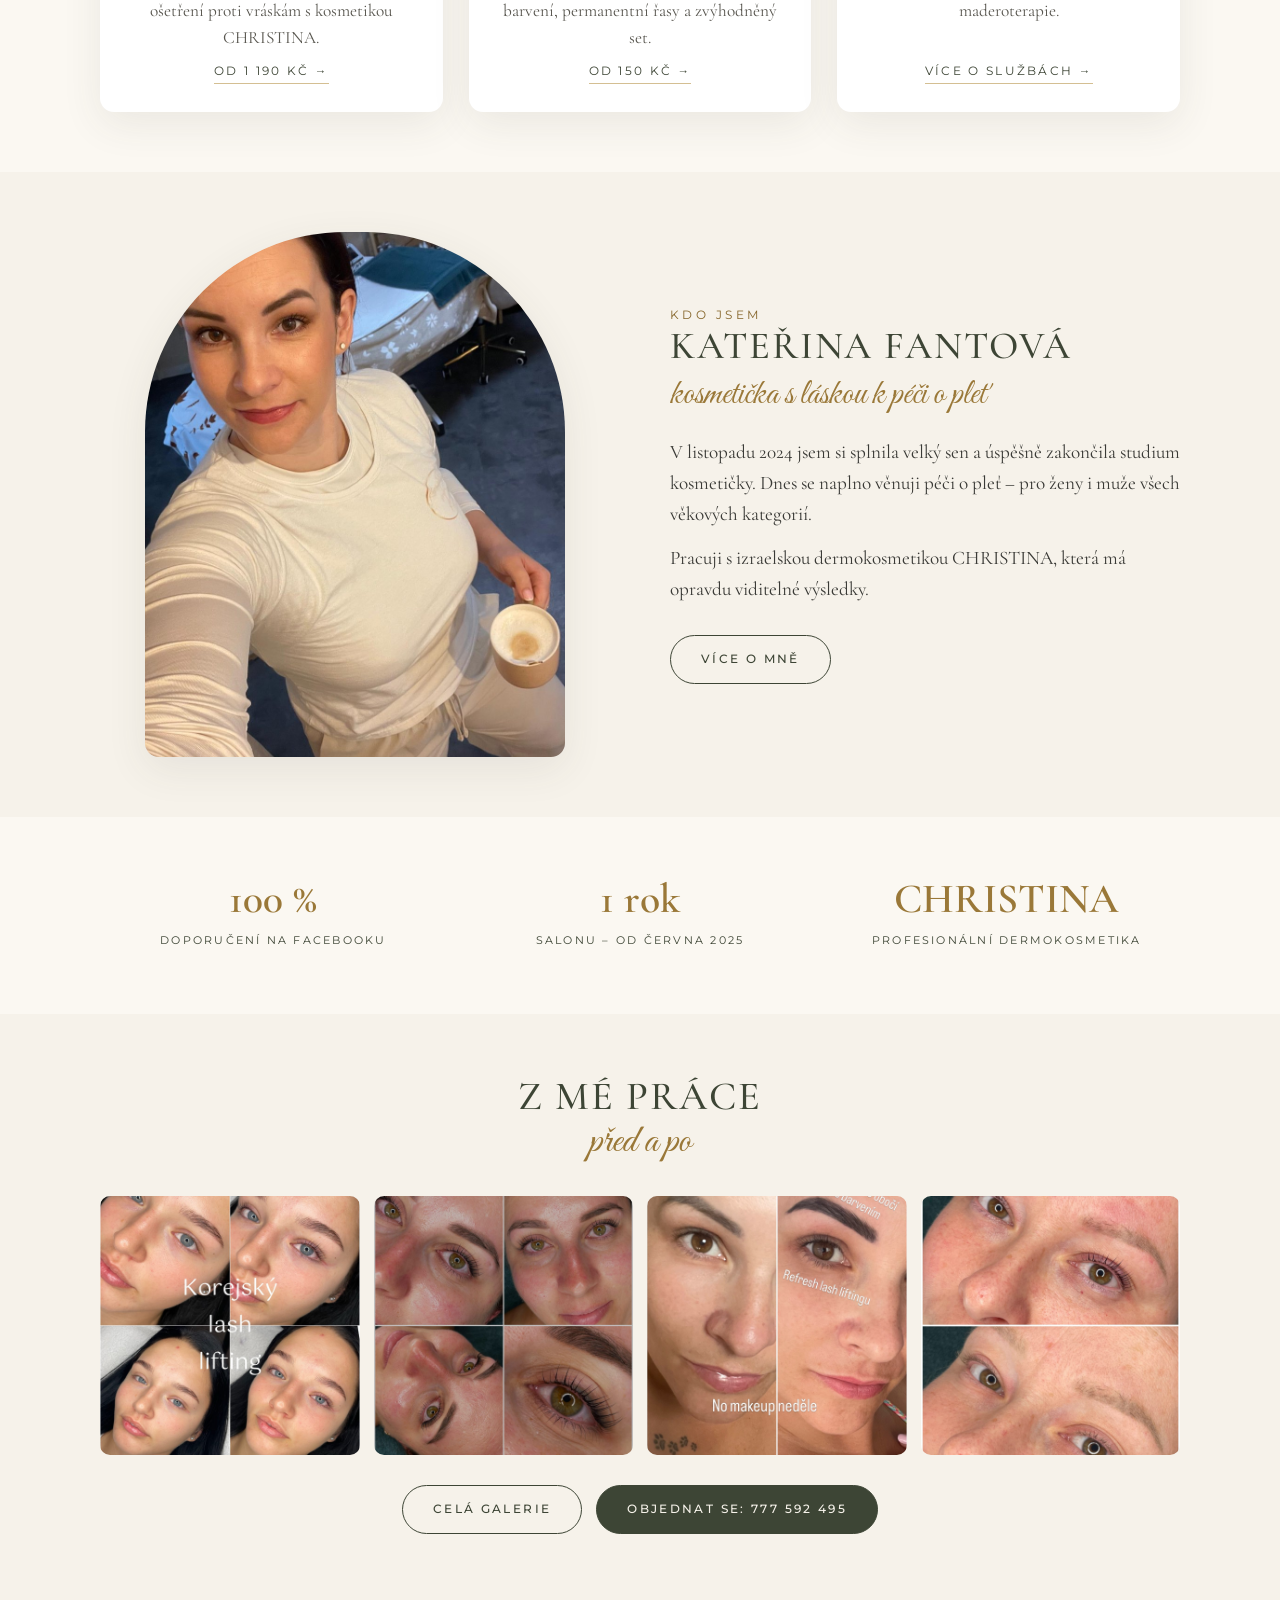
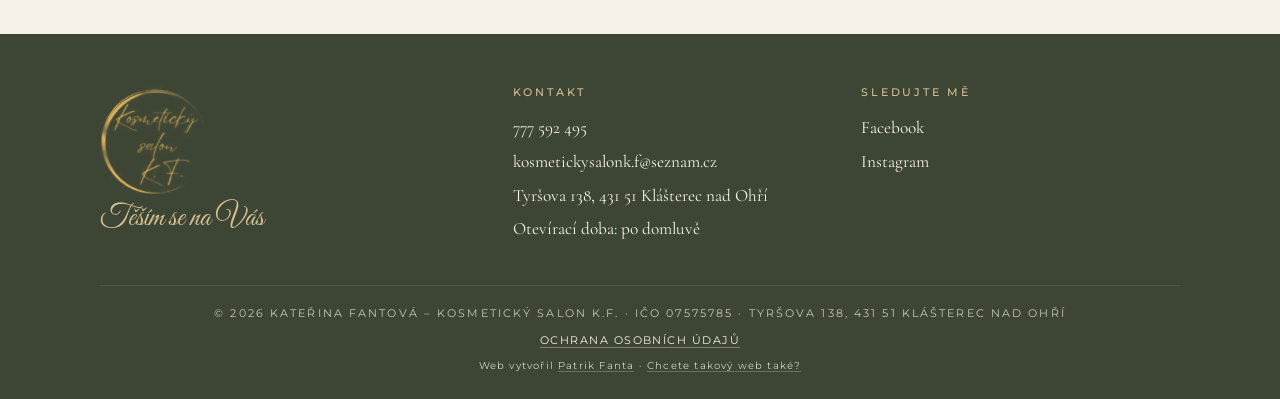
==== commit e49c5cea: "Počítadlo návštěv na vlastním serveru (stat.patrikfanta.cz) Co-Authored-By: Claude Opus 5.5 <noreply" ====
--- a/index.html
+++ b/index.html
@@ -219,6 +219,6 @@
 
 <script src="js/main.js?v=20261113b"></script>
 <script src="js/vlocky.js?v=20261113b" defer></script>
-<script data-goatcounter="https://salon-kf.goatcounter.com/count" async src="https://gc.zgo.at/count.js"></script>
+<script data-goatcounter="https://salon-kf.stat.patrikfanta.cz/count" async src="https://salon-kf.stat.patrikfanta.cz/count.js"></script>
 </body>
 </html>
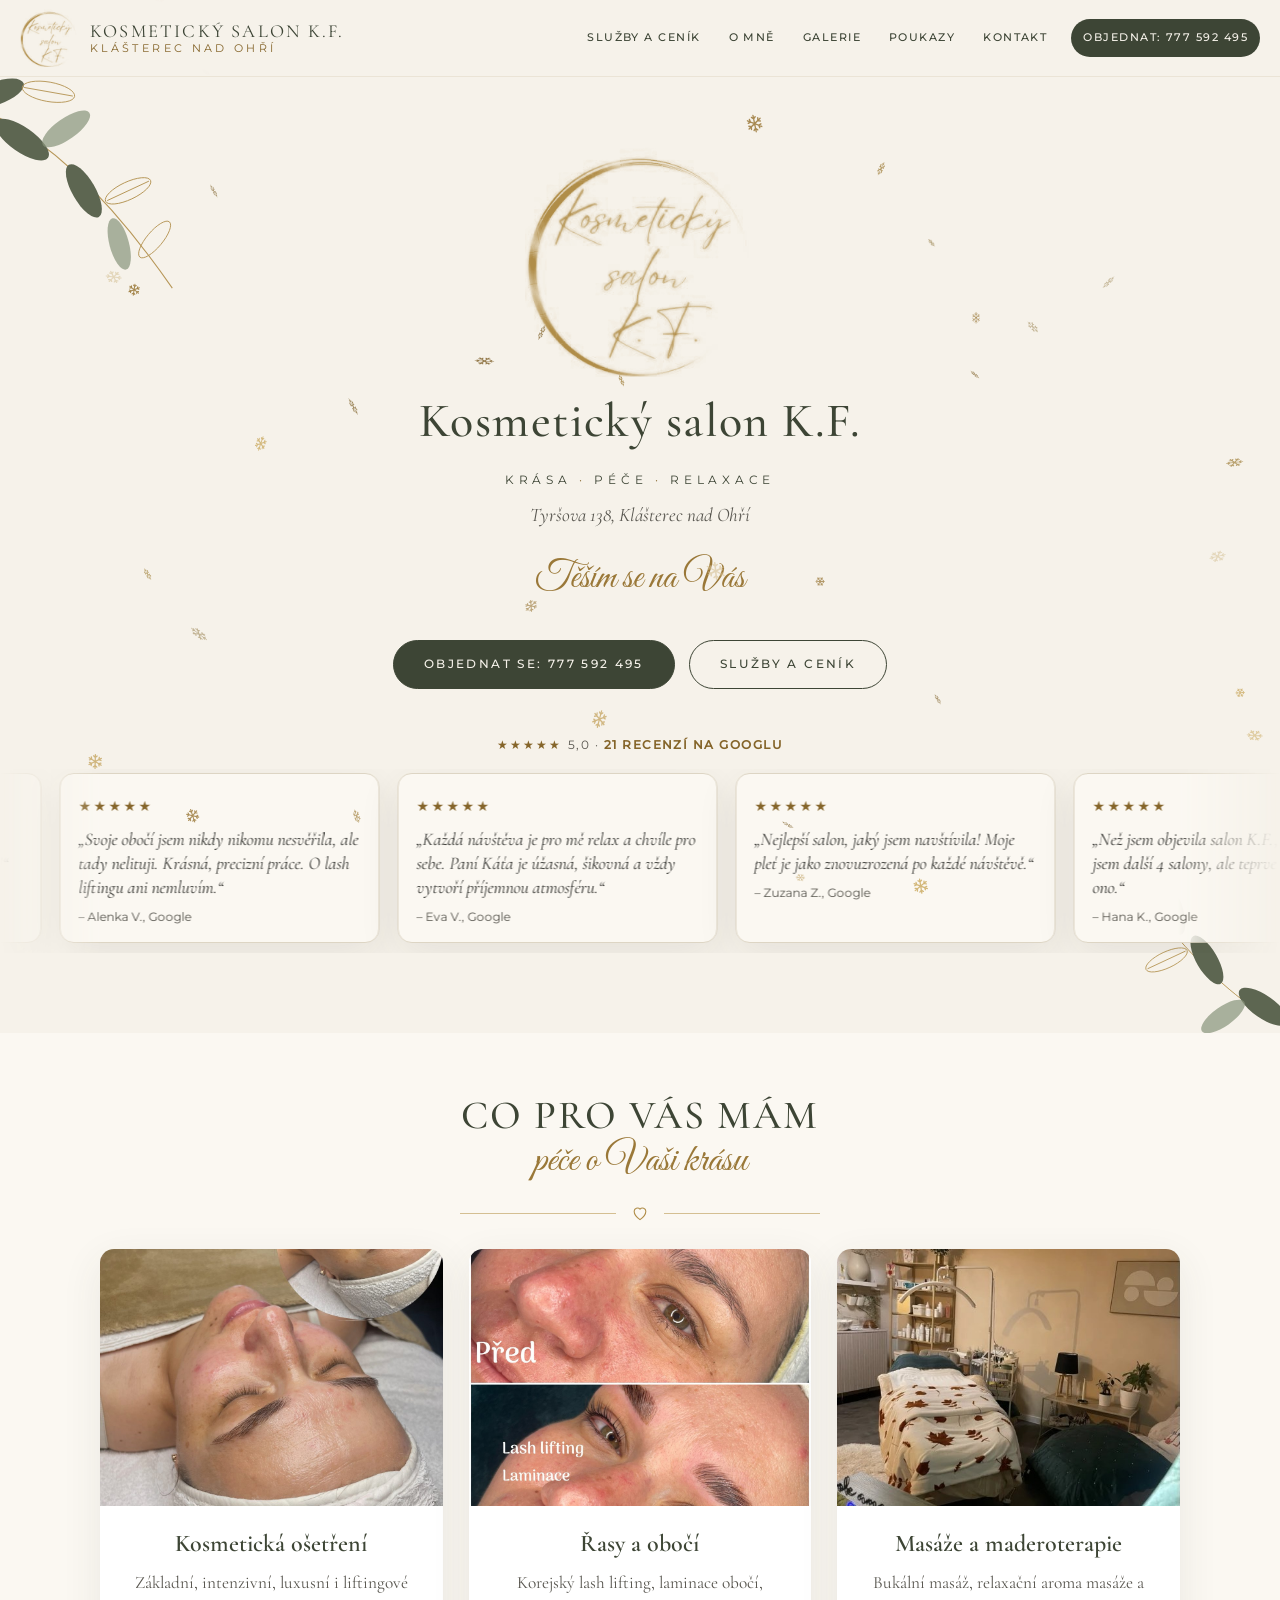
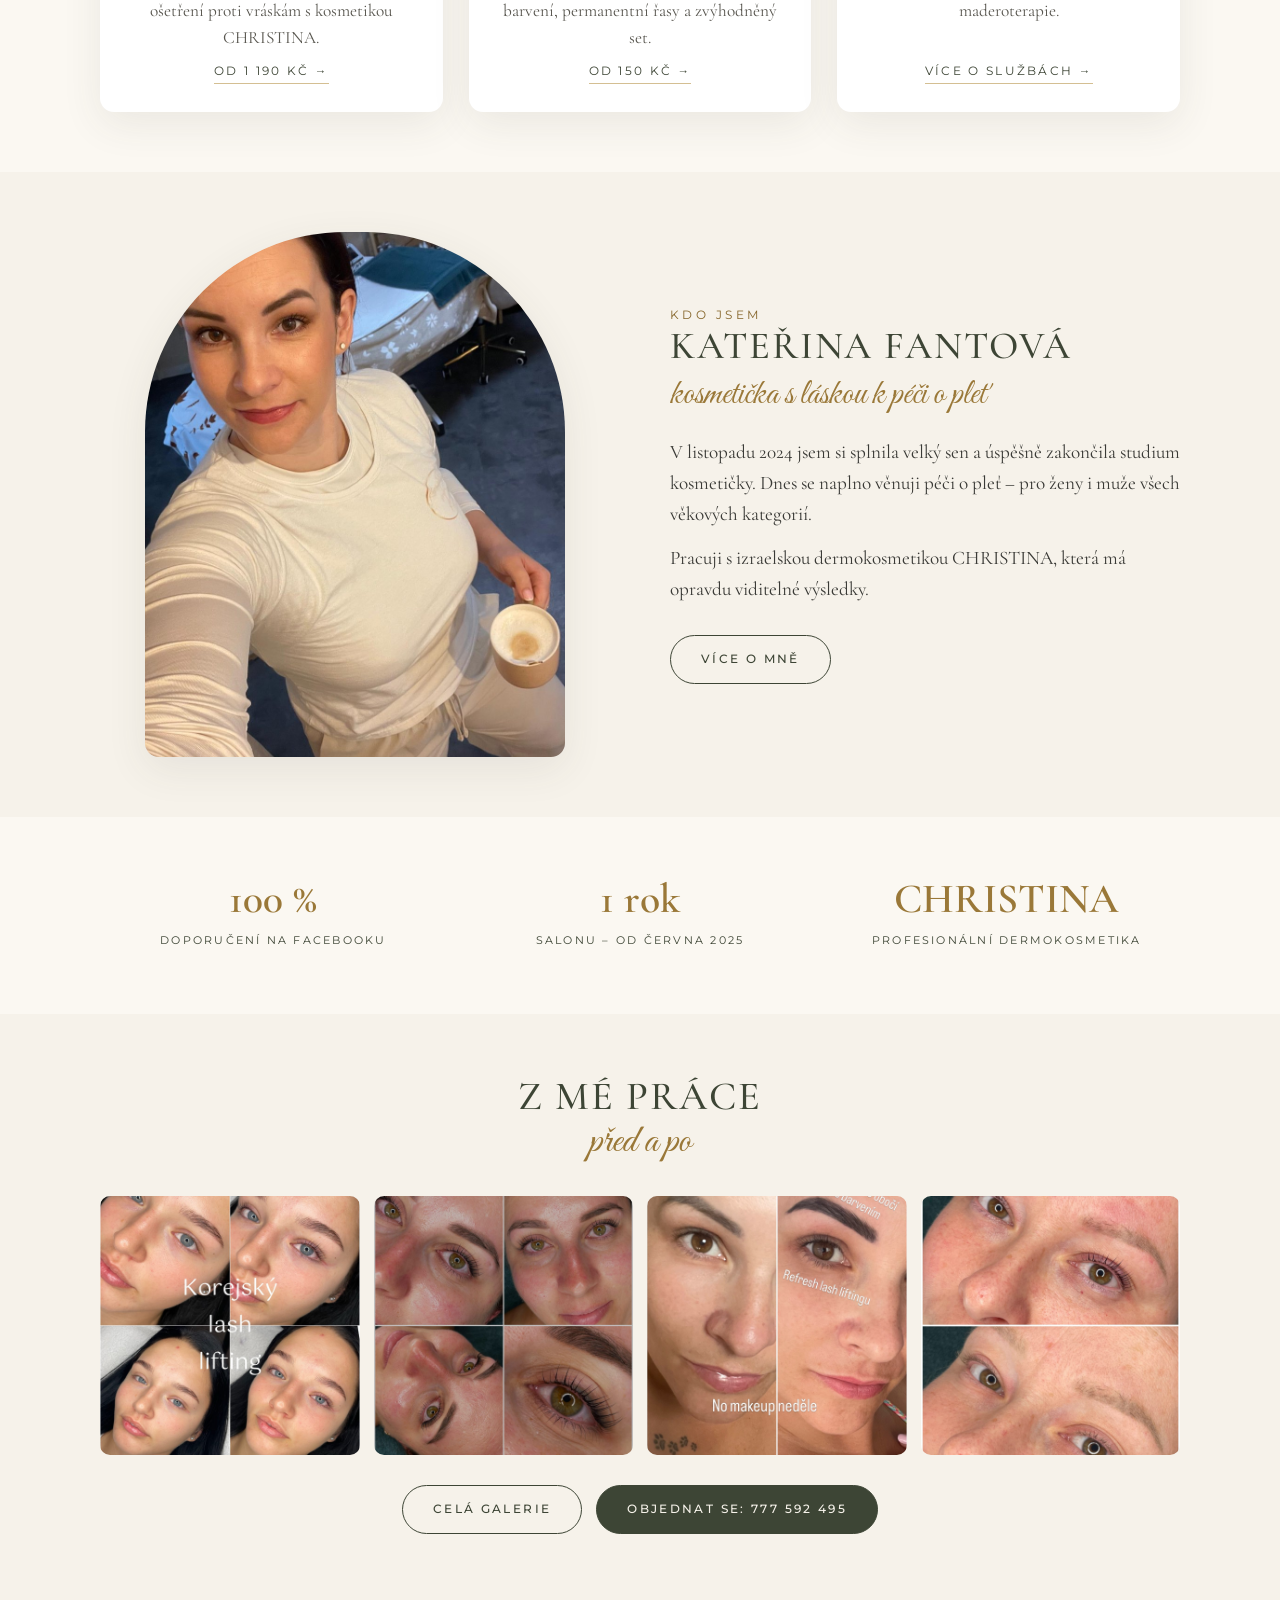
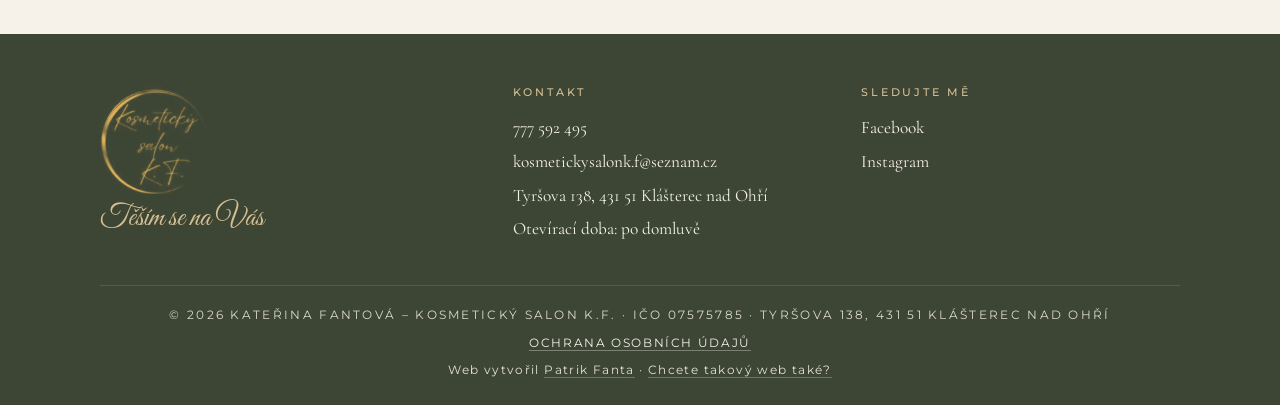
==== commit 63275fd4: "Přístupnost: čitelnější písmo, kontrast a hierarchie nadpisů (Impeccable audit) Co-Authored-By: Clau" ====
--- a/index.html
+++ b/index.html
@@ -52,7 +52,7 @@
 </script>
 <link rel="icon" href="img/logo.png">
 <link rel="stylesheet" href="css/fonts.css?v=20261113b">
-<link rel="stylesheet" href="css/style.css?v=20261113b">
+<link rel="stylesheet" href="css/style.css?v=20261124">
 </head>
 <body>
 
--- a/css/style.css
+++ b/css/style.css
@@ -53,7 +53,7 @@
 .brand { display: flex; align-items: center; gap: 12px; text-decoration: none; }
 .brand img { width: 58px; height: 58px; }
 .brand span { font-family: var(--serif); font-size: 1.15rem; letter-spacing: .12em; text-transform: uppercase; color: var(--olive); line-height: 1.15; }
-.brand small { display: block; font-family: var(--sans); font-size: .58rem; letter-spacing: .3em; color: var(--gold-text); }
+.brand small { display: block; font-family: var(--sans); font-size: .7rem; letter-spacing: .3em; color: var(--gold-text); }
 
 .main-nav ul { display: flex; align-items: center; gap: 4px; list-style: none; }
 .main-nav a {
@@ -64,7 +64,7 @@
 .main-nav a:hover { color: var(--gold-text); }
 .main-nav a.active { background: var(--beige); color: var(--olive); }
 .main-nav a.nav-cta { background: var(--olive); color: var(--cream); margin-left: 8px; }
-.main-nav a.nav-cta:hover, .main-nav a.nav-cta.active { background: var(--gold); color: var(--white); }
+.main-nav a.nav-cta:hover, .main-nav a.nav-cta.active { background: var(--gold-text); color: var(--white); }
 
 .menu-toggle {
   display: none; background: none; border: 0; cursor: pointer; width: 46px; height: 46px;
@@ -134,7 +134,7 @@
 .hero-logo { width: 230px; margin: 0 auto 6px; }
 .hero h1 { font-family: var(--serif); font-weight: 500; font-size: clamp(2.2rem, 5vw, 3rem); color: var(--olive); letter-spacing: .03em; }
 .tagline { font-family: var(--sans); font-size: .78rem; letter-spacing: .38em; text-transform: uppercase; color: var(--olive); margin-top: 10px; }
-.tagline b { color: var(--gold); font-weight: 400; margin: 0 .6em; }
+.tagline b { color: var(--gold-text); font-weight: 400; margin: 0 .6em; }
 .hero .place { font-style: italic; color: var(--muted); margin-top: 10px; }
 .hero .script { font-size: 2.4rem; display: block; margin-top: 18px; }
 
@@ -236,7 +236,7 @@
   position: absolute; background: rgba(246, 242, 234, .12); border: 0; color: var(--cream); cursor: pointer;
   width: 50px; height: 50px; border-radius: 50%; font-size: 1.6rem; line-height: 1; display: flex; align-items: center; justify-content: center;
 }
-.lb-btn:hover { background: var(--gold); }
+.lb-btn:hover { background: var(--gold-text); }
 .lb-close { top: 16px; right: 16px; }
 .lb-prev { left: 14px; top: 50%; transform: translateY(-50%); }
 .lb-next { right: 14px; top: 50%; transform: translateY(-50%); }
@@ -274,7 +274,7 @@
 .c-item:last-child { border-bottom: 0; }
 .c-icon { flex: none; width: 50px; height: 50px; border-radius: 50%; background: var(--olive); display: flex; align-items: center; justify-content: center; }
 .c-icon svg { width: 22px; height: 22px; }
-.c-item small { display: block; font-family: var(--sans); font-size: .64rem; letter-spacing: .22em; text-transform: uppercase; color: var(--gold-text); }
+.c-item small { display: block; font-family: var(--sans); font-size: .72rem; letter-spacing: .22em; text-transform: uppercase; color: var(--gold-text); }
 .c-item a, .c-item span { font-size: 1.3rem; color: var(--olive); text-decoration: none; word-break: break-word; }
 .c-item a:hover { color: var(--gold-text); }
 .map { border-radius: var(--radius); overflow: hidden; box-shadow: var(--shadow); min-height: 380px; background: var(--beige); }
@@ -282,7 +282,7 @@
   background: linear-gradient(rgba(246,242,234,.74), rgba(246,242,234,.74)), url("../img/salon-hlavni.jpg") 50% 75% / cover; }
 .map-load-btn { font-family: var(--sans); font-size: .78rem; letter-spacing: .22em; text-transform: uppercase; border: 1px solid var(--olive); border-radius: 40px; padding: 14px 28px; transition: background .2s, color .2s; }
 .map-load:hover .map-load-btn, .map-load:focus-visible .map-load-btn { background: var(--olive); color: var(--cream); }
-.map-note { font-family: var(--sans); font-size: .66rem; color: var(--muted); max-width: 260px; text-align: center; }
+.map-note { font-family: var(--sans); font-size: .75rem; color: var(--muted); max-width: 260px; text-align: center; }
 .map iframe { width: 100%; height: 100%; min-height: 380px; border: 0; display: block; }
 
 /* ---------- patička ---------- */
@@ -295,7 +295,7 @@
 .site-footer a { text-decoration: none; }
 .site-footer a:hover { color: var(--gold-light); }
 .site-footer .script { color: var(--gold-light); font-size: 1.9rem; }
-.copy { text-align: center; margin-top: 36px; padding-top: 20px; border-top: 1px solid rgba(246, 242, 234, .15); font-family: var(--sans); font-size: .66rem; letter-spacing: .2em; text-transform: uppercase; opacity: .75; }
+.copy { text-align: center; margin-top: 36px; padding-top: 20px; border-top: 1px solid rgba(246, 242, 234, .15); font-family: var(--sans); font-size: .72rem; letter-spacing: .2em; text-transform: uppercase; opacity: .85; }
 
 /* ---------- mobil a tablet ---------- */
 .main-nav a, .brand span { white-space: nowrap; }
@@ -326,7 +326,7 @@
   .leaf-l { width: 140px; left: -30px; }
   .leaf-r { width: 130px; }
   .lead { font-size: .7rem; letter-spacing: .12em; }
-  .tagline { font-size: .64rem; letter-spacing: .22em; }
+  .tagline { font-size: .7rem; letter-spacing: .2em; }
   .hero { padding: 44px 0 56px; }
   .hero-logo { width: 180px; }
   section { padding: 44px 0; }
@@ -334,7 +334,7 @@
   .row { grid-template-columns: 1fr 5.6em; gap: 8px; }
   .row i { display: none; }
   .tabs { gap: 8px; }
-  .tab { padding: 10px 14px; font-size: .64rem; letter-spacing: .1em; }
+  .tab { padding: 10px 14px; font-size: .72rem; letter-spacing: .08em; }
   .gallery, .strip { grid-template-columns: repeat(2, 1fr); gap: 10px; }
   .photos-2 { grid-template-columns: 1fr; }
   .photos-2 img { height: 240px; }
@@ -345,12 +345,12 @@
   .lightbox { padding: 60px 10px; }
   .lb-prev, .lb-next { top: auto; bottom: 14px; transform: none; }
 }
-.credit { text-align: center; margin-top: 8px; font-family: var(--sans); font-size: .62rem; letter-spacing: .12em; opacity: .8; }
+.credit { text-align: center; margin-top: 8px; font-family: var(--sans); font-size: .72rem; letter-spacing: .12em; opacity: .9; }
 .credit a { border-bottom: 1px solid rgba(246, 242, 234, .3); }
 .credit a:hover { color: var(--gold-light); }
 
 /* ---------- identifikace, právní stránky ---------- */
-.legal-links { text-align: center; margin-top: 10px; font-family: var(--sans); font-size: .66rem; letter-spacing: .14em; text-transform: uppercase; }
+.legal-links { text-align: center; margin-top: 10px; font-family: var(--sans); font-size: .72rem; letter-spacing: .14em; text-transform: uppercase; }
 .legal-links a { border-bottom: 1px solid rgba(246, 242, 234, .35); }
 .legal-links a:hover { color: var(--gold-light); }
 .c-ident { margin-top: 18px; font-size: 1rem; color: var(--muted); line-height: 1.5; }
@@ -368,7 +368,7 @@
 /* ---------- pruh recenzí z Google (pod tlačítky v hero) ---------- */
 .reviews-strip { position: relative; margin-top: 46px; }
 .rs-head { font-family: var(--sans); font-size: .78rem; letter-spacing: .12em; text-transform: uppercase; color: var(--muted); margin-bottom: 14px; }
-.rs-head .rs-stars { color: var(--gold); letter-spacing: 2px; margin-right: 6px; }
+.rs-head .rs-stars { color: var(--gold-text); letter-spacing: 2px; margin-right: 6px; }
 .rs-head a { color: var(--gold-text); font-weight: 600; text-decoration: none; }
 .rs-head a:hover { text-decoration: underline; }
 .rs-viewport {
@@ -386,7 +386,7 @@
   background: var(--cream-light); border: 1px solid var(--brush); border-radius: var(--radius);
   box-shadow: var(--shadow); padding: 16px 18px;
 }
-.rs-card .rs-stars { color: var(--gold); letter-spacing: 2px; font-size: .9rem; }
+.rs-card .rs-stars { color: var(--gold-text); letter-spacing: 2px; font-size: .9rem; }
 .rs-card blockquote { margin: 6px 0 8px; font-family: var(--serif); font-style: italic; font-size: 1.12rem; line-height: 1.35; color: var(--text); }
 .rs-card figcaption { font-family: var(--sans); font-size: .75rem; color: var(--muted); }
 @media (max-width: 600px) {
@@ -400,3 +400,6 @@
 
 /* ---------- padající zlaté vločky v pozadí ---------- */
 .flakes { position: fixed; inset: 0; width: 100%; height: 100%; pointer-events: none; z-index: 40; }
+
+/* jen pro čtečky obrazovky (nadpisy panelů ceníku) */
+.sr-only { position: absolute; width: 1px; height: 1px; overflow: hidden; clip: rect(0 0 0 0); white-space: nowrap; }
